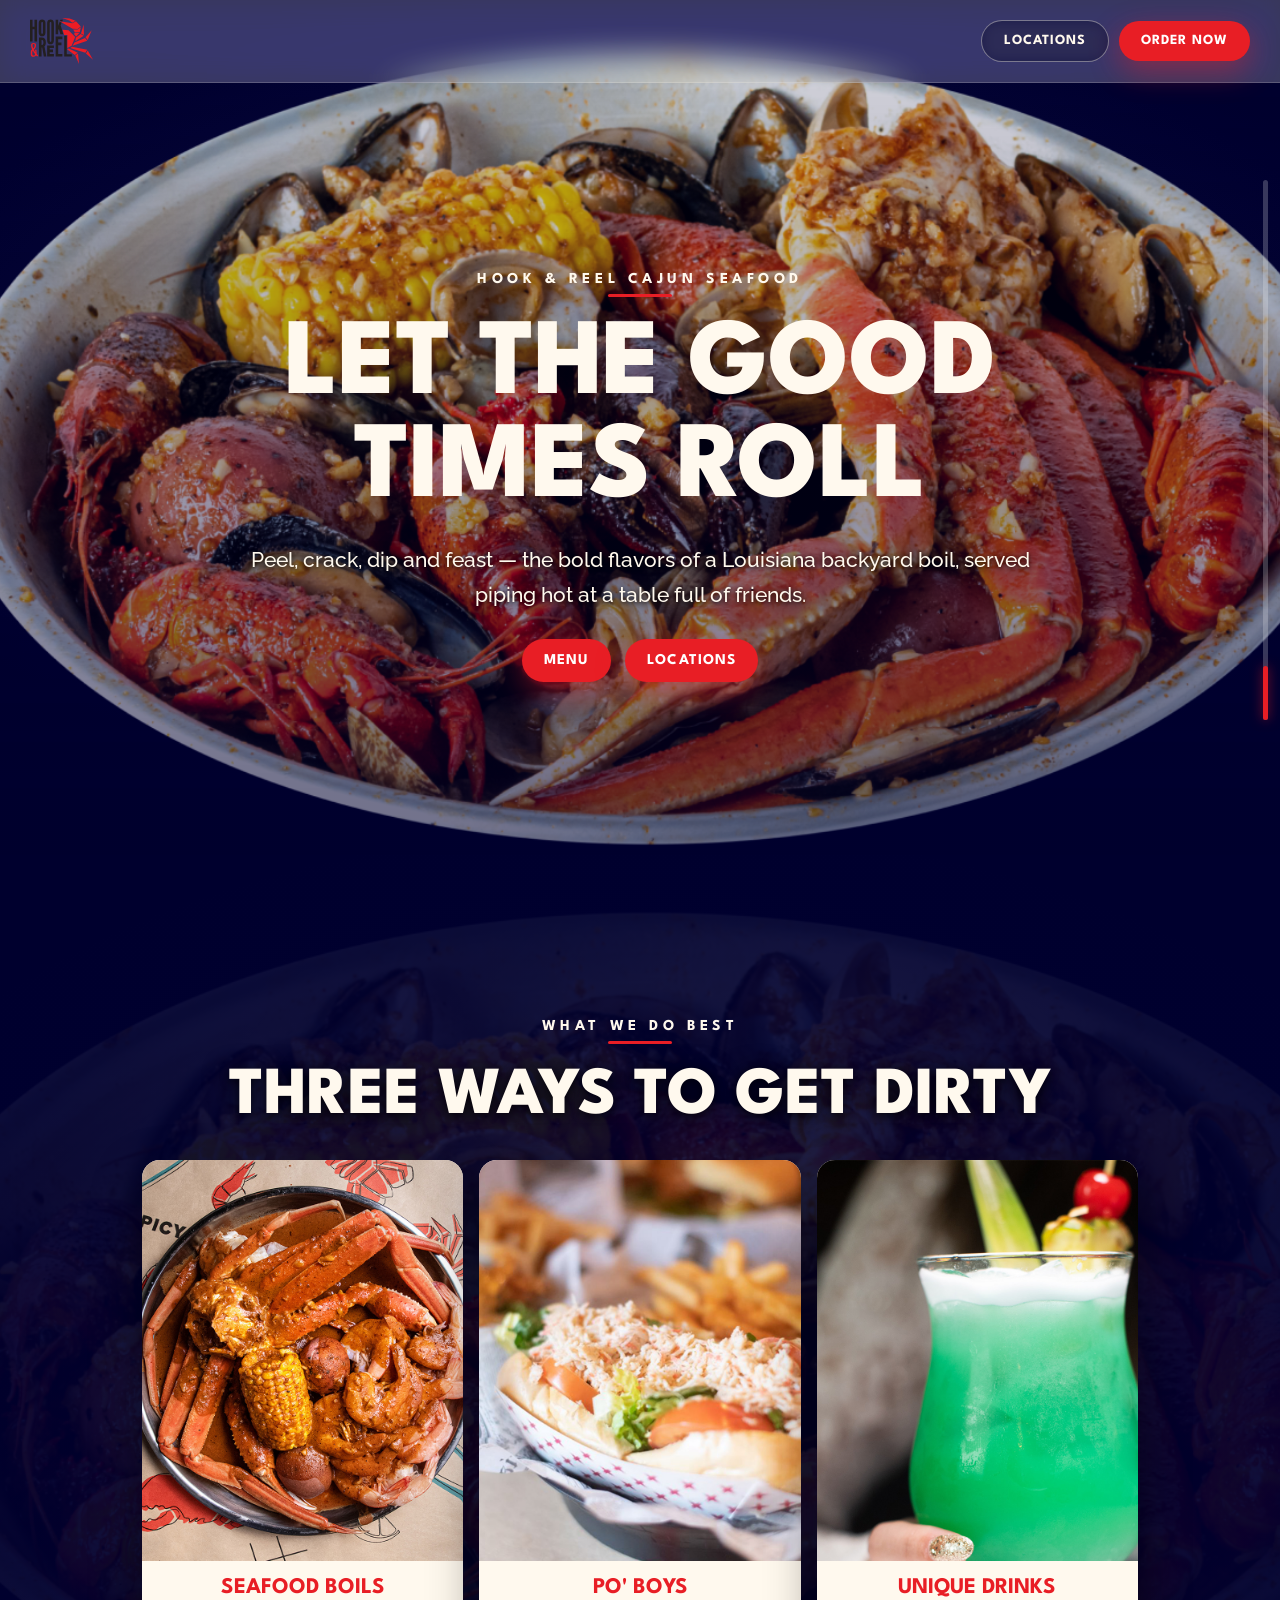
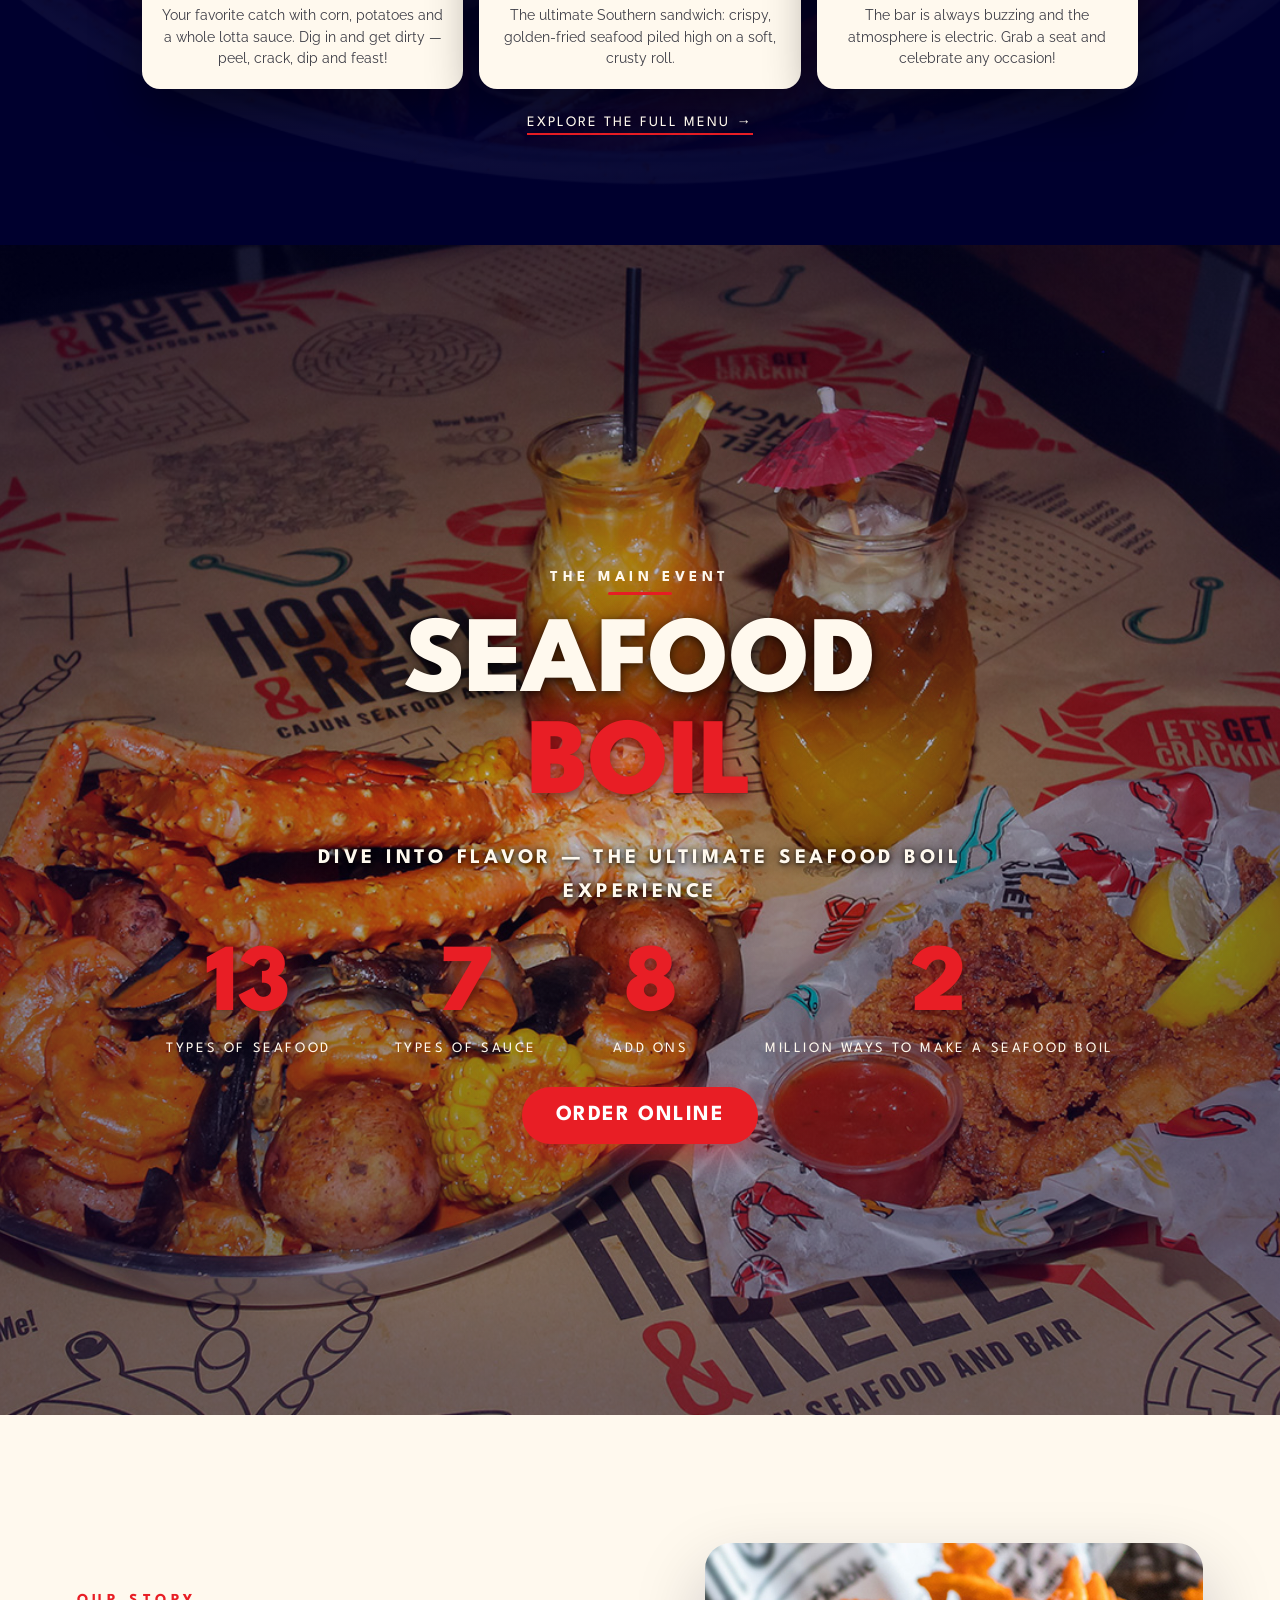
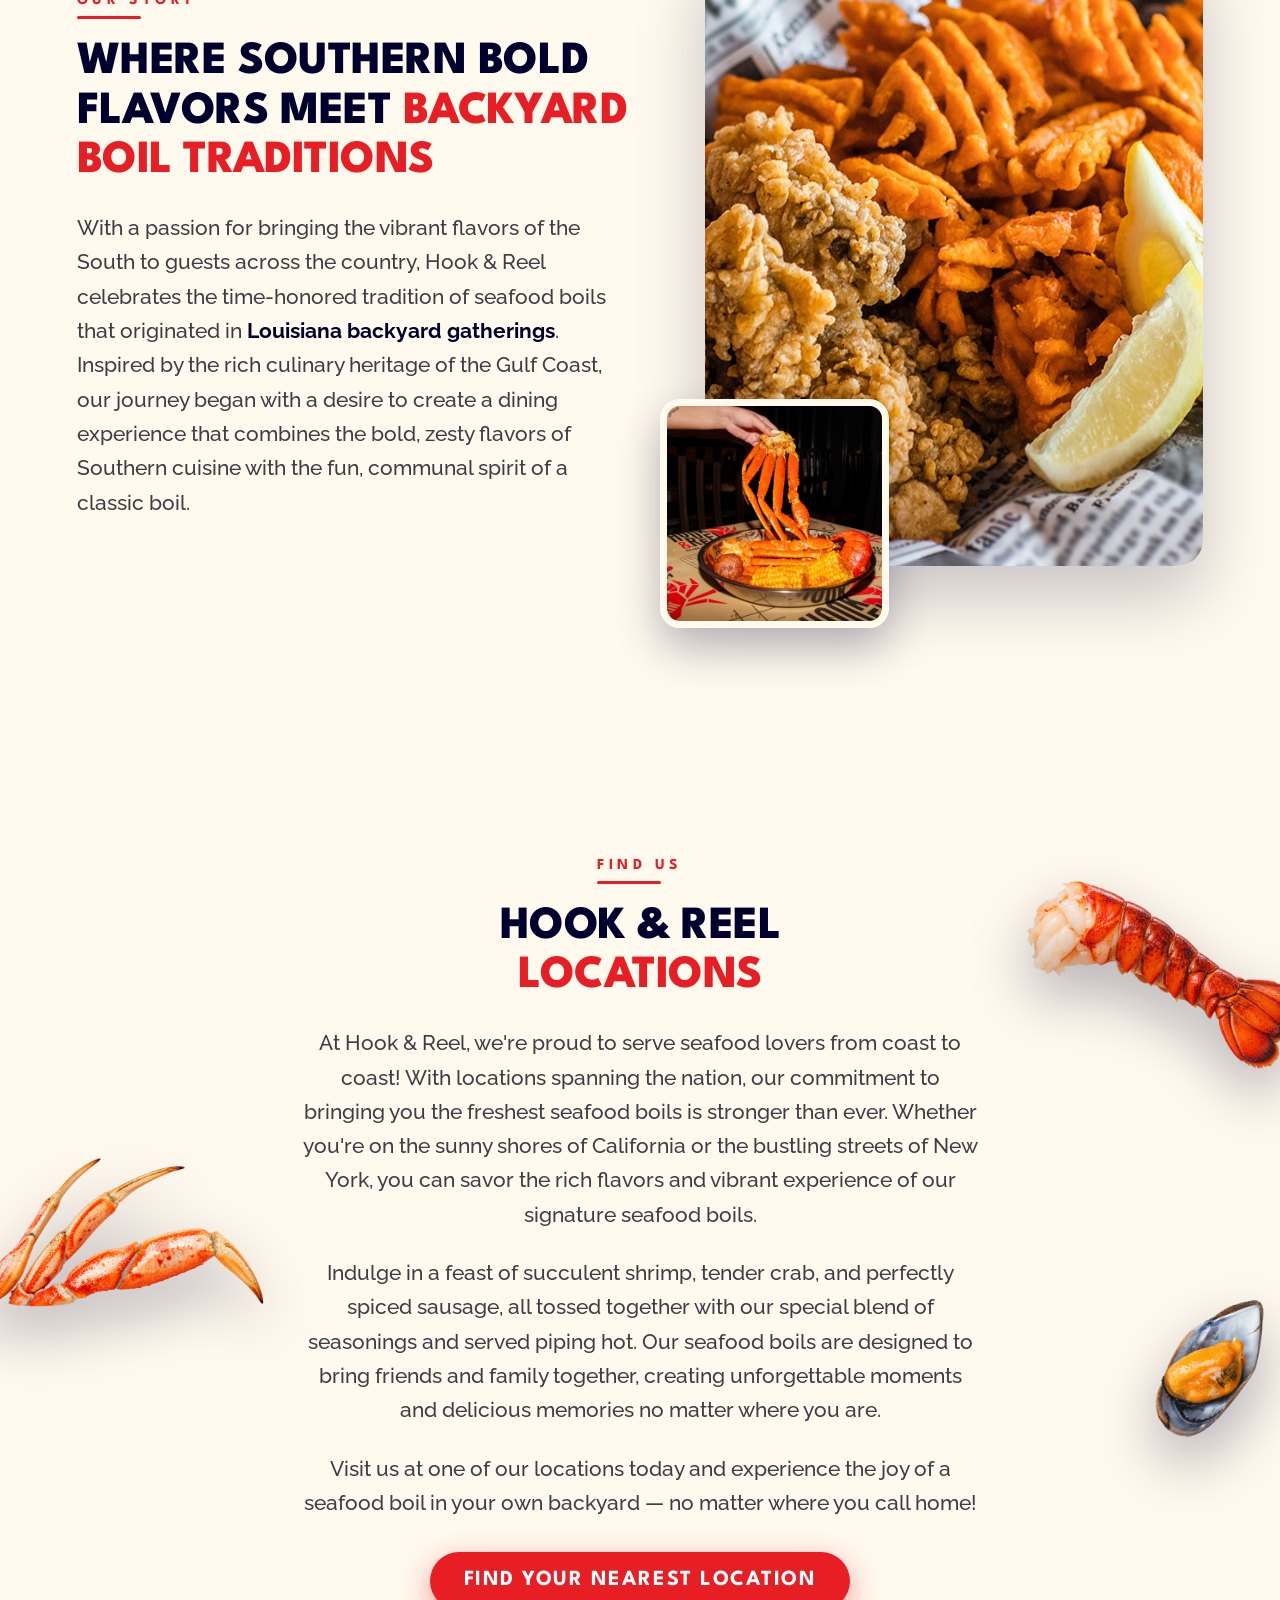
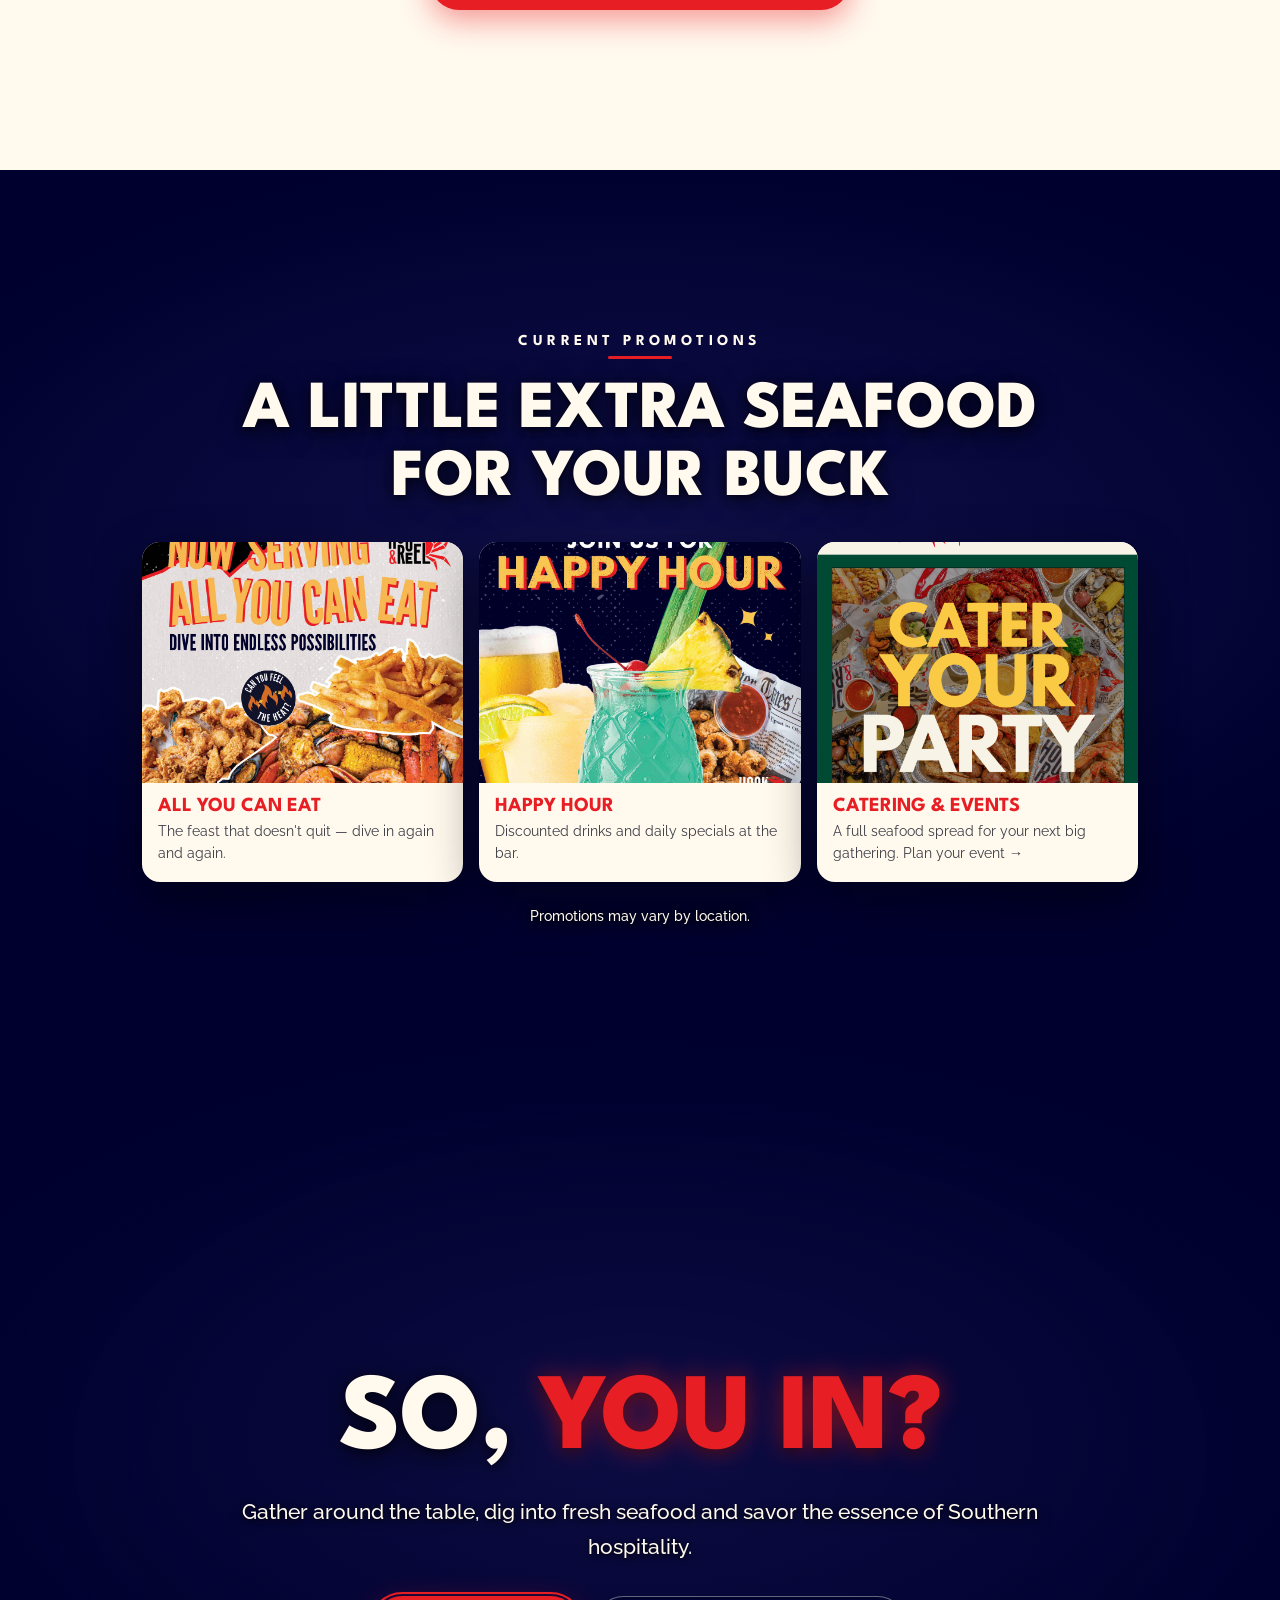
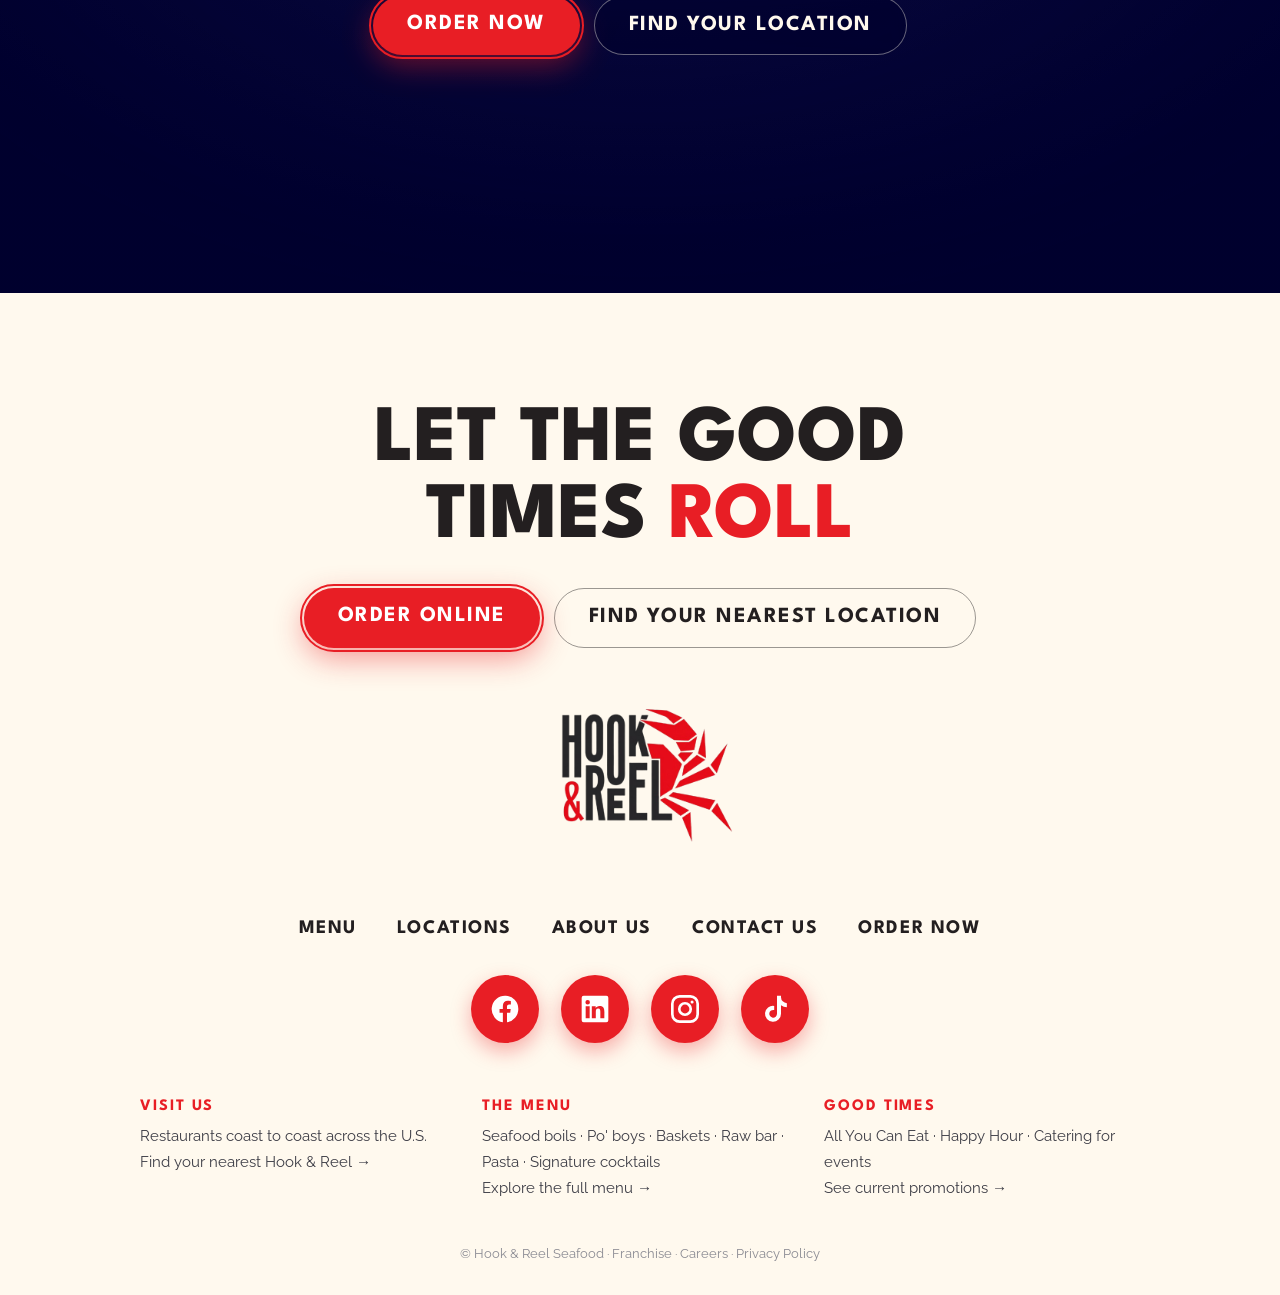
==== index.html @ 08b47ddf "Web de Hook & Reel lista para publicar" ====
<!DOCTYPE html>
<html lang="en">
<head>
<meta charset="UTF-8">
<meta name="viewport" content="width=device-width, initial-scale=1.0">
<title>Hook &amp; Reel — Cajun Seafood Boils | Let the Good Times Roll</title>
<meta name="description" content="Cajun seafood boils born in Louisiana backyard tradition. Pick your catch, pick your sauce, pick your heat. Hook & Reel — coast to coast.">
<link rel="preconnect" href="https://fonts.googleapis.com">
<link rel="preconnect" href="https://fonts.gstatic.com" crossorigin>
<link href="https://fonts.googleapis.com/css2?family=League+Spartan:wght@600;700;800&family=Raleway:wght@400;500;600;700&display=swap" rel="stylesheet">
<link rel="stylesheet" href="motion.css">
<style>
  :root{
    --mk-primario:#E81E25; --mk-secundario:#00002E; --mk-fondo:#FFF9EE; --mk-texto:#231F20;
    --rojo:#E81E25; --noche:#00002E; --crema:#FFF9EE; --tinta:#231F20;
  }
  *{ box-sizing:border-box; }
  html{ scroll-behavior:auto; overflow-x:hidden; }
  body{ margin:0; background:var(--noche); color:var(--crema); font-family:'Raleway',Helvetica,Arial,sans-serif; overflow-x:hidden; }
  h1,h2,h3{ font-family:'League Spartan',Helvetica,Arial,sans-serif; margin:0; }
  p{ margin:0; }
  a{ color:inherit; }
  img{ display:block; }

  /* ---------- barra fija: cristal (glassmorphism), lineal y compacta ---------- */
  .topbar{ position:fixed; top:0; left:0; right:0; z-index:9000; display:flex; align-items:center; justify-content:space-between; gap:12px; padding:18px 30px; background:rgba(255,249,238,.22); backdrop-filter:blur(14px) saturate(160%); -webkit-backdrop-filter:blur(14px) saturate(160%); border-bottom:1px solid rgba(255,249,238,.18); transition:background .45s ease, border-color .45s ease; }
  .topbar.mk-hide{ background:rgba(255,249,238,.03); border-bottom-color:transparent; }
  .logo-chip{ display:flex; align-items:center; text-decoration:none; }
  .logo-chip img{ height:46px; width:auto; }
  .top-actions{ display:flex; gap:10px; align-items:center; }
  .btn{ font-family:'League Spartan',sans-serif; font-weight:700; text-transform:uppercase; letter-spacing:.07em; font-size:15px; line-height:1; padding:14px 22px; border-radius:999px; text-decoration:none; display:inline-block; transition:transform .25s cubic-bezier(.22,1,.36,1), box-shadow .25s; }
  .btn:hover{ transform:translateY(-2px); }
  .btn-rojo{ background:var(--rojo); color:#fff; box-shadow:0 10px 30px rgba(232,30,37,.45); }
  .btn-ghost{ background:rgba(0,0,46,.55); color:var(--crema); border:1px solid rgba(255,249,238,.4); backdrop-filter:blur(8px); }
  .topbar .btn{ padding:13px 22px; font-size:14px; }
  @media (max-width:560px){ .btn{ font-size:13px; padding:12px 16px; } .topbar .btn-ghost{ display:none; } }

  /* ---------- el lienzo de la película ---------- */
  .mk-film-stage{ background:radial-gradient(ellipse 90% 65% at 50% 44%, #10104a 0%, var(--noche) 72%); }
  .shot-inner{ position:relative; max-width:1150px; width:100%; min-width:0; padding:90px 6vw 40px; text-align:center; }
  .mk-marquee{ max-width:100vw; }

  /* sección normal: no va clavada a pantalla completa, así su contenido
     (p.ej. tarjetas grandes) se ve siempre entero, sin recortes */
  .mk-normal-section{ position:relative; overflow:hidden; min-height:60vh; display:grid; place-items:center; background:radial-gradient(ellipse 90% 65% at 50% 44%, #10104a 0%, var(--noche) 72%); padding:70px 0; }

  /* capas dentro de un zshot */
  .zbg{ position:absolute; inset:0; overflow:hidden; }
  .zbg img{ width:100%; height:100%; object-fit:cover; }
  .zbg video{ width:100%; height:100%; object-fit:cover; transform:translateZ(0); backface-visibility:hidden; }
  .scrim{ position:absolute; inset:0; background:
      radial-gradient(ellipse 75% 60% at 50% 46%, rgba(0,0,46,.05) 0%, rgba(0,0,46,.45) 88%),
      linear-gradient(rgba(0,0,46,.12), rgba(0,0,46,.12)); }
  /* fondos de ambiente (escenas sin foto protagonista): textura viva muy oscura */
  .scrim-fuerte{ background:
      radial-gradient(ellipse 80% 65% at 50% 46%, rgba(0,0,46,.62) 0%, rgba(0,0,46,.95) 88%),
      linear-gradient(rgba(0,0,46,.55), rgba(0,0,46,.55)); }

  /* fotos vivas: zoom lento continuo, como el vídeo de su hero */
  .zbg img{ animation:mkVivo 16s ease-in-out infinite alternate; }
  @keyframes mkVivo{ from{ transform:scale(1.03) translate(0,0); } to{ transform:scale(1.15) translate(-1.5%,1.2%); } }

  /* CTA final: carrusel de 3 fotos con transición cruzada */
  .mk-slideshow{ position:absolute; inset:0; }
  .mk-slideshow img{ position:absolute; inset:0; width:100%; height:100%; object-fit:cover; opacity:0; animation:mkSlideFade 15s ease-in-out infinite, mkVivo 18s ease-in-out infinite alternate; }
  .mk-slideshow img:nth-child(1){ animation-delay:0s, 0s; }
  .mk-slideshow img:nth-child(2){ animation-delay:5s, 0s; }
  .mk-slideshow img:nth-child(3){ animation-delay:10s, 0s; }
  @keyframes mkSlideFade{
    0%{ opacity:0; } 4%{ opacity:1; } 29%{ opacity:1; } 36%{ opacity:0; } 100%{ opacity:0; }
  }

  /* el contenido sube pegado al scroll al entrar cada escena (conexión entre planos) */
  .shot-inner .mk-zdepth{ transform:translateZ(var(--z,0px)) translateY(calc(var(--f,0) * -42px)); }

  /* ritmo más ágil: cada escena dura menos scroll → secciones más conectadas */
  .mk-film{ height:calc(var(--mk-shots,8) * 95vh) !important; }

  /* tipografía de la película */
  .kicker{ display:inline-block; font-family:'League Spartan',sans-serif; font-weight:700; text-transform:uppercase; letter-spacing:.3em; font-size:clamp(.7rem,1.6vw,.95rem); color:var(--crema); margin-bottom:1.2rem; }
  .kicker::after{ content:""; display:block; height:3px; width:64px; background:var(--rojo); margin:.55em auto 0; border-radius:2px; }
  .h-giant{ font-size:clamp(2.3rem,8.5vw,6.8rem); font-weight:800; line-height:.94; text-transform:uppercase; letter-spacing:-.01em; text-shadow:0 6px 34px rgba(0,0,0,.6), 0 2px 10px rgba(0,0,0,.65); }
  .h-big{ font-size:clamp(1.9rem,5.6vw,4.2rem); font-weight:800; line-height:1; text-transform:uppercase; text-shadow:0 5px 26px rgba(0,0,0,.6), 0 2px 8px rgba(0,0,0,.6); }
  .accent{ color:var(--rojo); text-shadow:0 0 26px rgba(232,30,37,.55), 0 3px 12px rgba(0,0,0,.6); }
  .lead{ font-size:clamp(1rem,2.1vw,1.3rem); line-height:1.65; font-weight:500; max-width:62ch; margin:1.4rem auto 0; color:var(--crema); text-shadow:0 2px 14px rgba(0,0,0,.75), 0 1px 4px rgba(0,0,0,.8); }
  .lead b{ font-weight:700; }
  .lead-caps{ font-family:'League Spartan'; text-transform:uppercase; letter-spacing:.18em; font-weight:700; }

  /* chips de menú */
  .chips{ display:flex; flex-wrap:wrap; gap:9px; justify-content:center; margin-top:1.5rem; }
  .chip{ background:rgba(255,249,238,.1); border:1px solid rgba(255,249,238,.38); color:var(--crema); border-radius:999px; padding:.52em 1.05em; font-weight:600; font-size:clamp(.78rem,1.7vw,.98rem); backdrop-filter:blur(5px); text-shadow:0 1px 6px rgba(0,0,0,.5); }
  .chip-rojo{ background:var(--rojo); border-color:var(--rojo); color:#fff; }

  /* pasos del boil */
  .steps{ display:flex; gap:14px; justify-content:center; flex-wrap:wrap; margin-top:1.6rem; }
  .step{ background:rgba(255,249,238,.08); border:1px solid rgba(255,249,238,.25); border-radius:16px; padding:14px 18px; display:flex; align-items:center; gap:12px; backdrop-filter:blur(5px); }
  .step img{ width:44px; height:44px; object-fit:contain; }
  .step b{ font-family:'League Spartan'; text-transform:uppercase; font-size:.95rem; letter-spacing:.04em; display:block; }
  .step span{ font-size:.8rem; opacity:.85; }

  /* stats reales del menú */
  .stats{ display:flex; gap:clamp(18px,5vw,64px); justify-content:center; flex-wrap:wrap; margin-top:1.8rem; }
  .stat{ min-width:100px; }
  .stat b{ font-family:'League Spartan'; font-weight:800; font-size:clamp(2.6rem,9vw,6rem); line-height:1; color:var(--rojo); display:block; text-shadow:0 0 34px rgba(232,30,37,.5), 0 4px 14px rgba(0,0,0,.55); }
  .stat span{ font-family:'League Spartan'; text-transform:uppercase; letter-spacing:.18em; font-size:clamp(.7rem,1.5vw,.9rem); color:var(--crema); display:block; margin-top:.5em; }

  /* tarjetas (pilares y promos) */
  .card-grid{ display:grid; grid-template-columns:repeat(3,1fr); gap:16px; margin-top:1.8rem; }
  .card{ background:var(--crema); color:var(--tinta); border-radius:18px; overflow:hidden; box-shadow:0 18px 50px rgba(0,0,0,.45); display:block; text-decoration:none; transition:transform .3s cubic-bezier(.22,1,.36,1); }
  .card:hover{ transform:translateY(-5px); }
  .card img{ width:100%; aspect-ratio:4/3; object-fit:cover; }
  .card .c-body{ padding:14px 16px 18px; text-align:left; }
  .card h3{ font-size:clamp(.95rem,2vw,1.25rem); text-transform:uppercase; color:var(--rojo); }
  .card p{ font-size:clamp(.74rem,1.5vw,.9rem); line-height:1.5; margin-top:.4em; color:#3d3d46; }
  /* pilares: tarjetas más altas, centradas */
  .pilares .card img{ aspect-ratio:4/5; }
  .pilares .card .c-body{ text-align:center; padding:16px 16px 20px; }
  .pilares .card h3{ font-size:clamp(1rem,2.2vw,1.4rem); }
  @media (max-width:700px){
    .card-grid{ gap:9px; }
    .card .c-body{ padding:9px 10px 12px; }
    .card p{ display:none; }
    .pilares .card img{ aspect-ratio:1; }
  }

  /* ---------- OUR STORY: sección clara, dos columnas ---------- */
  .mk-story{ background:var(--crema); padding:clamp(70px,10vw,140px) 6vw; }
  .mk-story-grid{ max-width:1280px; margin:0 auto; display:grid; grid-template-columns:1.05fr .95fr; gap:clamp(40px,6vw,90px); align-items:center; }
  .kicker-claro{ color:var(--rojo); }
  .kicker-claro::after{ margin-left:0; }
  .h-story{ font-family:'League Spartan',sans-serif; font-weight:800; text-transform:uppercase; letter-spacing:-.01em; font-size:clamp(2rem,3.6vw,3.4rem); line-height:1.08; text-align:left; color:var(--noche); text-shadow:none; }
  .h-story .accent{ text-shadow:none; }
  .lead-claro{ text-align:left; margin:1.5rem 0 0; max-width:52ch; color:#3d3d46; text-shadow:none; }
  .lead-claro b{ color:var(--noche); }
  .mk-story-visual{ position:relative; }
  .mk-story-photo-main{ border-radius:26px; overflow:hidden; aspect-ratio:4/5; box-shadow:0 30px 70px rgba(0,0,46,.22); }
  .mk-story-photo-main img{ width:100%; height:100%; object-fit:cover; }
  .mk-story-photo-accent{ position:absolute; left:-9%; bottom:-10%; width:46%; aspect-ratio:1; border-radius:20px; overflow:hidden; border:7px solid var(--crema); box-shadow:0 20px 45px rgba(0,0,46,.28); }
  .mk-story-photo-accent img{ width:100%; height:100%; object-fit:cover; }
  @media (max-width:820px){
    .mk-story-grid{ grid-template-columns:1fr; }
    .mk-story-text{ order:2; }
    .mk-story-visual{ order:1; margin:0 8% clamp(50px,14vw,90px); }
    .h-story, .lead-claro{ text-align:center; margin-left:auto; margin-right:auto; }
    .kicker-claro{ display:block; text-align:center; }
    .kicker-claro::after{ margin-left:auto; margin-right:auto; }
  }

  /* ---------- LOCATIONS: fondo claro, centrado, con platos alrededor ---------- */
  .mk-locations{ position:relative; overflow:hidden; background:var(--crema); padding:clamp(90px,14vw,160px) 6vw; }
  .mk-locations-content{ position:relative; z-index:1; max-width:720px; margin:0 auto; text-align:center; }
  .h-story-centro{ text-align:center; }
  .lead-centro{ text-align:center; margin-left:auto; margin-right:auto; }
  .mk-locations-content .cta-row{ justify-content:center; }
  .mk-locations-dish{ position:absolute; z-index:0; top:50%; width:clamp(240px,24vw,420px); aspect-ratio:3/2; opacity:0; transition:opacity 1.4s ease, transform 1.4s cubic-bezier(.16,1,.3,1); }
  .mk-locations-dish.izq{ left:clamp(-60px,-3vw,-10px); transform:translateY(-50%) translateX(-140px) scale(.85); }
  .mk-locations-dish.der{ right:clamp(-60px,-3vw,-10px); transform:translateY(-50%) translateX(140px) scale(.85); }
  .mk-locations-dish.mk-in{ opacity:1; }
  .mk-locations-dish.izq.mk-in, .mk-locations-dish.der.mk-in{ transform:translateY(-50%) translateX(0) scale(1); }
  .mk-locations-dish img{ width:100%; height:100%; object-fit:contain; display:block; filter:drop-shadow(0 25px 30px rgba(0,0,46,.3)); }
  @media (max-width:900px){
    .mk-locations-dish{ display:none; }
  }

  /* enlace "ver más" */
  .link-mas{ display:inline-block; margin-top:1.5rem; font-family:'League Spartan'; text-transform:uppercase; letter-spacing:.14em; font-size:.9rem; color:var(--crema); text-decoration:none; border-bottom:2px solid var(--rojo); padding-bottom:3px; text-shadow:0 2px 8px rgba(0,0,0,.5); }

  /* marquee de favoritos */
  .mk-marquee{ margin-top:2rem; }
  .mk-marquee-track span{ font-family:'League Spartan'; font-weight:800; text-transform:uppercase; font-size:clamp(1.6rem,5vw,3.4rem); color:var(--crema); text-shadow:0 4px 22px rgba(0,0,0,.55); }
  .mk-marquee-track i{ font-style:normal; color:var(--rojo); font-size:clamp(1.6rem,5vw,3.4rem); }

  /* statement dentro de un dive */
  .statement{ font-family:'League Spartan'; font-weight:800; text-transform:uppercase; font-size:clamp(2.2rem,7.5vw,5.6rem); line-height:.98; text-shadow:0 6px 30px rgba(0,0,0,.65), 0 2px 10px rgba(0,0,0,.7); }

  /* scroll hint */
  .scroll-hint{ position:absolute; left:50%; bottom:26px; transform:translateX(-50%); font-family:'League Spartan'; text-transform:uppercase; letter-spacing:.26em; font-size:.72rem; color:var(--crema); opacity:.85; animation:mkBob 1.8s ease-in-out infinite; text-shadow:0 1px 8px rgba(0,0,0,.6); }
  @keyframes mkBob{ 0%,100%{ transform:translate(-50%,0); } 50%{ transform:translate(-50%,9px); } }

  /* CTAs dentro de la película */
  .cta-row{ display:flex; gap:14px; justify-content:center; flex-wrap:wrap; margin-top:2rem; }
  .btn-xl{ font-size:clamp(1rem,2.4vw,1.35rem); padding:18px 34px; }

  /* ---------- footer estático ---------- */
  .fin{ background:var(--crema); color:var(--tinta); text-align:center; padding:clamp(56px,9vw,110px) 6vw 34px; position:relative; }
  .fin h2{ font-size:clamp(2.4rem,7vw,5rem); font-weight:800; text-transform:uppercase; line-height:.96; color:var(--tinta); }
  .fin h2 .accent{ color:var(--rojo); text-shadow:none; }
  .fin .cta-row .btn-ghost{ background:transparent; color:var(--tinta); border-color:rgba(35,31,32,.45); backdrop-filter:none; }
  .fin-info{ display:grid; grid-template-columns:repeat(auto-fit,minmax(220px,1fr)); gap:26px; max-width:1000px; margin:56px auto 0; text-align:left; }
  .fin-info h3{ font-size:1rem; text-transform:uppercase; letter-spacing:.12em; color:var(--rojo); margin-bottom:.6em; }
  .fin-info p, .fin-info a{ font-size:.95rem; line-height:1.7; color:#3d3d46; text-decoration:none; }
  .fin-info a:hover{ color:var(--rojo); }
  .fin-logo{ height:clamp(140px,15vw,220px); width:auto; margin:2.8rem auto 0; display:block; }
  .fin-nav{ display:flex; gap:clamp(20px,4vw,40px); justify-content:center; flex-wrap:wrap; margin-top:2.2rem; }
  .fin-nav a{ font-family:'League Spartan'; font-weight:700; text-transform:uppercase; letter-spacing:.08em; font-size:clamp(1rem,1.6vw,1.2rem); color:var(--tinta); text-decoration:none; }
  .fin-nav a:hover{ color:var(--rojo); }
  .fin-social-icons{ display:flex; gap:22px; justify-content:center; margin-top:2.4rem; flex-wrap:wrap; }
  .fin-social-icons a{ width:68px; height:68px; border-radius:50%; background:var(--rojo); display:grid; place-items:center; box-shadow:0 8px 20px rgba(232,30,37,.35); transition:transform .25s cubic-bezier(.22,1,.36,1), box-shadow .25s; }
  .fin-social-icons a:hover{ transform:translateY(-4px); box-shadow:0 14px 28px rgba(0,0,46,.22); }
  .fin-social-icons svg{ width:32px; height:32px; }
  .fin-legal{ margin-top:44px; font-size:.8rem; color:#8a8a92; }
  .fin-legal a{ color:#8a8a92; text-decoration:none; }
  .fin-legal a:hover{ color:var(--rojo); }
  @media (prefers-reduced-motion: reduce){
    .scroll-hint{ animation:none; }
    .zbg img{ animation:none !important; }
    .shot-inner .mk-zdepth{ transform:none !important; }
    .mk-film{ height:auto !important; }
    /* el carrusel del cierre es un fundido suave, no un efecto brusco:
       se mantiene animado también con "reducir movimiento" activado */
    .mk-slideshow img{ animation:mkSlideFade 15s ease-in-out infinite !important; }
    .mk-slideshow img:nth-child(1){ animation-delay:0s !important; }
    .mk-slideshow img:nth-child(2){ animation-delay:5s !important; }
    .mk-slideshow img:nth-child(3){ animation-delay:10s !important; }
    /* las fotos que se deslizan en Locations: mismo caso, se mantienen animadas */
    .mk-locations-dish{ opacity:0 !important; transition:opacity 1.4s ease, transform 1.4s cubic-bezier(.16,1,.3,1) !important; }
    .mk-locations-dish.izq{ transform:translateY(-50%) translateX(-140px) scale(.85) !important; }
    .mk-locations-dish.der{ transform:translateY(-50%) translateX(140px) scale(.85) !important; }
    .mk-locations-dish.mk-in{ opacity:1 !important; }
    .mk-locations-dish.izq.mk-in, .mk-locations-dish.der.mk-in{ transform:translateY(-50%) translateX(0) scale(1) !important; }
  }
</style>
</head>
<body>

  <!-- Cortina de entrada con el logo del cliente -->
  <div class="mk-intro"><img src="logo.svg" alt="Hook &amp; Reel"></div>

  <!-- Barra fija: vive FUERA de la película, siempre alcanzable -->
  <header class="topbar">
    <a class="logo-chip" href="https://hookreel.com" aria-label="Hook &amp; Reel — home">
      <img src="logo.svg" alt="Hook &amp; Reel">
    </a>
    <nav class="top-actions">
      <a class="btn btn-ghost" href="https://hookreel.com/locations/" target="_blank" rel="noopener">Locations</a>
      <a class="btn btn-rojo" href="https://order.online/online-ordering/business/-198166/?hideModal=true&amp;pickup=true" target="_blank" rel="noopener">Order Now</a>
    </nav>
  </header>

  <!-- ============ LA PELÍCULA · parte 1: solo el hero ============ -->
  <div class="mk-film" data-mk-scrolly data-mk-shots="1" style="--mk-nshots:1">
    <div class="mk-film-stage mk-tunnel">

      <!-- 0 · HERO: claim + Menu/Locations (como la original) -->
      <div class="mk-zshot" style="--zi:0">
        <div class="mk-zdepth zbg" style="--z:0px">
          <video class="mk-zfog" src="video-hero.mp4" poster="fotos/feast.png" autoplay muted loop playsinline preload="auto" aria-label="Guests enjoying a cajun seafood feast at Hook &amp; Reel"></video>
          <div class="scrim" style="background:linear-gradient(rgba(0,0,46,.15), rgba(0,0,46,.55) 88%);"></div>
        </div>
        <div class="shot-inner">
          <div class="mk-zdepth" style="--z:80px">
            <span class="kicker">Hook &amp; Reel Cajun Seafood</span>
            <h1 class="h-giant mk-split" style="text-shadow:none;">Let the Good Times Roll</h1>
            <p class="lead">Peel, crack, dip and feast — the bold flavors of a Louisiana
            backyard boil, served piping hot at a table full of friends.</p>
            <div class="cta-row" style="margin-top:1.7rem;">
              <a class="btn btn-rojo" href="https://hookreel.com/menu/" target="_blank" rel="noopener">Menu</a>
              <a class="btn btn-rojo" href="https://hookreel.com/locations/" target="_blank" rel="noopener">Locations</a>
            </div>
          </div>
        </div>
        <p class="scroll-hint">Scroll to dive in ↓</p>
      </div>

    </div>
  </div>

  <!-- LOS TRES PILARES: sección normal (no clavada a pantalla) para que las
       tarjetas se vean a tamaño completo, sin recortes, aunque no quepan en 100vh -->
  <section class="mk-normal-section">
    <div class="zbg">
      <img src="fotos/feast.png" alt="">
      <div class="scrim scrim-fuerte"></div>
    </div>
    <div class="shot-inner">
      <span class="kicker mk-reveal">What We Do Best</span>
      <h2 class="h-big mk-reveal">Three ways to get dirty</h2>
      <div class="card-grid pilares mk-reveal">
        <a class="card" href="https://hookreel.com/menu/" target="_blank" rel="noopener">
          <img src="fotos/boils-01.jpg" alt="Cajun seafood boil with crab, shrimp, corn and sausage">
          <div class="c-body"><h3>Seafood Boils</h3><p>Your favorite catch with corn, potatoes and a whole lotta sauce. Dig in and get dirty — peel, crack, dip and feast!</p></div>
        </a>
        <a class="card" href="https://hookreel.com/menu/" target="_blank" rel="noopener">
          <img src="fotos/po-boys-02.jpg" alt="Po' boy loaded with crispy fried seafood">
          <div class="c-body"><h3>Po' Boys</h3><p>The ultimate Southern sandwich: crispy, golden-fried seafood piled high on a soft, crusty roll.</p></div>
        </a>
        <a class="card" href="https://hookreel.com/menu/" target="_blank" rel="noopener">
          <img src="fotos/drinks-01.jpg" alt="Signature drinks at the Hook &amp; Reel bar">
          <div class="c-body"><h3>Unique Drinks</h3><p>The bar is always buzzing and the atmosphere is electric. Grab a seat and celebrate any occasion!</p></div>
        </a>
      </div>
      <a class="link-mas mk-reveal" href="https://hookreel.com/menu/" target="_blank" rel="noopener">Explore the full menu →</a>
    </div>
  </section>

  <!-- SEAFOOD BOIL: sección normal (no clavada a pantalla) y más alta, para
       que se recorra más al hacer scroll aquí -->
  <section class="mk-normal-section" style="min-height:130vh;">
    <div class="zbg">
      <img src="fotos/boils-03.jpg" alt="The ultimate seafood boil experience">
      <div class="scrim"></div>
    </div>
    <div class="shot-inner">
      <span class="kicker mk-reveal">The Main Event</span>
      <h2 class="h-giant mk-reveal">Seafood<br><span class="accent">Boil</span></h2>
      <p class="lead lead-caps mk-reveal">Dive into Flavor — the Ultimate Seafood Boil Experience</p>
      <div class="stats mk-reveal">
        <div class="stat"><b>13</b><span>Types of Seafood</span></div>
        <div class="stat"><b>7</b><span>Types of Sauce</span></div>
        <div class="stat"><b>8</b><span>Add Ons</span></div>
        <div class="stat"><b>2</b><span>Million Ways to Make a Seafood Boil</span></div>
      </div>
      <div class="cta-row mk-reveal">
        <a class="btn btn-rojo btn-xl" href="https://order.online/online-ordering/business/-198166/?hideModal=true&amp;pickup=true" target="_blank" rel="noopener">Order Online</a>
      </div>
    </div>
  </section>

  <!-- OUR STORY: fondo claro, dos columnas (texto + fotos reales), con el
       texto real completo de hookreel.com -->
  <section class="mk-story">
    <div class="mk-story-grid">
      <div class="mk-story-text mk-reveal">
        <span class="kicker kicker-claro">Our Story</span>
        <h2 class="h-story">Where Southern Bold Flavors Meet <span class="accent">Backyard Boil Traditions</span></h2>
        <p class="lead lead-claro">With a passion for bringing the vibrant flavors of the South
        to guests across the country, Hook &amp; Reel celebrates the time-honored tradition of
        seafood boils that originated in <b>Louisiana backyard gatherings</b>. Inspired by the
        rich culinary heritage of the Gulf Coast, our journey began with a desire to create a
        dining experience that combines the bold, zesty flavors of Southern cuisine with the
        fun, communal spirit of a classic boil.</p>
      </div>
      <div class="mk-story-visual mk-reveal" style="transition-delay:.15s;">
        <div class="mk-story-photo-main"><img src="fotos/baskets-01.jpg" alt="A table full of seafood baskets to share"></div>
        <div class="mk-story-photo-accent"><img src="fotos/boils-02.jpg" alt="Seafood boil shared around the table"></div>
      </div>
    </div>
  </section>

  <!-- HOOK & REEL LOCATIONS: sección normal (no clavada a pantalla), con el
       texto real completo de hookreel.com -->
  <section class="mk-locations">
    <div class="mk-locations-dish izq mk-reveal" style="top:50%;"><img src="fotos/imagen2.png" alt="Crab legs"></div>
    <div class="mk-locations-dish der mk-reveal" style="top:26%; transition-delay:.2s;"><img src="fotos/imagen1.png" alt="Lobster tail"></div>
    <div class="mk-locations-dish der mk-reveal" style="top:64%; right:clamp(0px,1vw,20px); width:clamp(180px,16vw,270px); aspect-ratio:1; transition-delay:.4s;"><img src="fotos/imagen3.png" alt="Fresh mussel"></div>
    <div class="mk-locations-content mk-reveal">
      <span class="kicker kicker-claro">Find Us</span>
      <h2 class="h-story h-story-centro">Hook &amp; Reel<br><span class="accent">Locations</span></h2>
      <p class="lead lead-claro lead-centro">At Hook &amp; Reel, we're proud to serve seafood lovers from coast to
      coast! With locations spanning the nation, our commitment to bringing you the freshest
      seafood boils is stronger than ever. Whether you're on the sunny shores of California or
      the bustling streets of New York, you can savor the rich flavors and vibrant experience
      of our signature seafood boils.</p>
      <p class="lead lead-claro lead-centro">Indulge in a feast of succulent shrimp, tender crab, and perfectly spiced
      sausage, all tossed together with our special blend of seasonings and served piping hot.
      Our seafood boils are designed to bring friends and family together, creating unforgettable
      moments and delicious memories no matter where you are.</p>
      <p class="lead lead-claro lead-centro">Visit us at one of our locations today and experience the joy of a
      seafood boil in your own backyard — no matter where you call home!</p>
      <div class="cta-row">
        <a class="btn btn-rojo btn-xl" href="https://hookreel.com/locations/" target="_blank" rel="noopener">Find Your Nearest Location</a>
      </div>
    </div>
  </section>

  <!-- PROMOCIONES: sección normal (no clavada a pantalla) para que las
       3 tarjetas se vean a tamaño completo, sin recortes -->
  <section class="mk-normal-section">
    <div class="shot-inner">
      <span class="kicker mk-reveal">Current Promotions</span>
      <h2 class="h-big mk-reveal">A little extra seafood<br>for your buck</h2>
      <div class="card-grid mk-reveal">
        <a class="card" href="https://hookreel.com/promotions/" target="_blank" rel="noopener">
          <img src="fotos/ayce.jpg" alt="All You Can Eat seafood weekend special">
          <div class="c-body"><h3>All You Can Eat</h3><p>The feast that doesn't quit — dive in again and again.</p></div>
        </a>
        <a class="card" href="https://hookreel.com/promotions/" target="_blank" rel="noopener">
          <img src="fotos/happy-hour.jpg" alt="Happy Hour daily specials">
          <div class="c-body"><h3>Happy Hour</h3><p>Discounted drinks and daily specials at the bar.</p></div>
        </a>
        <a class="card" href="https://hookreel.com/promotions/" target="_blank" rel="noopener">
          <img src="fotos/catering.jpg" alt="Hook &amp; Reel catering for events">
          <div class="c-body"><h3>Catering &amp; Events</h3><p>A full seafood spread for your next big gathering. Plan your event →</p></div>
        </a>
      </div>
      <p class="lead mk-reveal" style="font-size:.9rem;">Promotions may vary by location.</p>
    </div>
  </section>

  <!-- ============ LA PELÍCULA · parte 3: el cierre ============ -->
  <div class="mk-film" data-mk-scrolly data-mk-shots="1" style="--mk-nshots:1">
    <div class="mk-film-stage mk-tunnel">

      <!-- 14 · CTA FINAL: pedir o encontrar (el cierre que vende) -->
      <div class="mk-zshot" style="--zi:0">
        <div class="mk-zdepth zbg" style="--z:-200px">
          <div class="mk-slideshow">
            <img src="fotos/in1.png" alt="Guests enjoying the dining room at Hook &amp; Reel">
            <img src="fotos/in2.png" alt="Guests dining at Hook &amp; Reel">
            <img src="fotos/in3.png" alt="The bar at Hook &amp; Reel">
          </div>
          <div class="scrim"></div>
        </div>
        <div class="shot-inner">
          <div class="mk-zdepth" style="--z:60px">
            <h2 class="h-giant">So, <span class="accent">you in?</span></h2>
            <p class="lead">Gather around the table, dig into fresh seafood and savor the
            essence of Southern hospitality.</p>
            <div class="cta-row">
              <a class="btn btn-rojo btn-xl mk-pulse" href="https://order.online/online-ordering/business/-198166/?hideModal=true&amp;pickup=true" target="_blank" rel="noopener">Order Now</a>
              <a class="btn btn-ghost btn-xl" href="https://hookreel.com/locations/" target="_blank" rel="noopener">Find Your Location</a>
            </div>
          </div>
        </div>
      </div>

    </div>
  </div>

  <!-- ============ Footer estático: la conversión no se anima ============ -->
  <footer class="fin">
    <h2>Let the good<br>times <span class="accent">roll</span></h2>
    <div class="cta-row">
      <a class="btn btn-rojo btn-xl mk-pulse" href="https://order.online/online-ordering/business/-198166/?hideModal=true&amp;pickup=true" target="_blank" rel="noopener">Order Online</a>
      <a class="btn btn-ghost btn-xl" href="https://hookreel.com/locations/" target="_blank" rel="noopener">Find Your Nearest Location</a>
    </div>

    <img class="fin-logo" src="logo.png" alt="Hook &amp; Reel">

    <nav class="fin-nav">
      <a href="https://hookreel.com/menu/" target="_blank" rel="noopener">Menu</a>
      <a href="https://hookreel.com/locations/" target="_blank" rel="noopener">Locations</a>
      <a href="https://hookreel.com/about/" target="_blank" rel="noopener">About Us</a>
      <a href="https://hookreel.com/contact/" target="_blank" rel="noopener">Contact Us</a>
      <a href="https://order.online/online-ordering/business/-198166/?hideModal=true&amp;pickup=true" target="_blank" rel="noopener">Order Now</a>
    </nav>

    <div class="fin-social-icons">
      <a href="https://www.facebook.com/hookandreelcajunseafood/" target="_blank" rel="noopener" aria-label="Facebook">
        <svg viewBox="0 0 24 24" fill="#fff"><path d="M22 12a10 10 0 1 0-11.6 9.9v-7H7.9V12h2.5V9.8c0-2.5 1.5-3.9 3.8-3.9 1.1 0 2.2.2 2.2.2v2.5h-1.3c-1.2 0-1.6.8-1.6 1.6V12h2.8l-.4 2.9h-2.4v7A10 10 0 0 0 22 12z"/></svg>
      </a>
      <a href="https://www.linkedin.com/company/hook-reel-inc/" target="_blank" rel="noopener" aria-label="LinkedIn">
        <svg viewBox="0 0 24 24" fill="#fff"><path d="M20.5 2h-17A1.5 1.5 0 0 0 2 3.5v17A1.5 1.5 0 0 0 3.5 22h17a1.5 1.5 0 0 0 1.5-1.5v-17A1.5 1.5 0 0 0 20.5 2zM8 19H5v-9h3zM6.5 8.7A1.7 1.7 0 1 1 6.5 5.3a1.7 1.7 0 0 1 0 3.4zM19 19h-3v-4.7c0-1.1 0-2.6-1.6-2.6s-1.8 1.2-1.8 2.5V19h-3v-9h2.9v1.3h.04c.4-.8 1.4-1.6 2.9-1.6 3.1 0 3.6 2 3.6 4.7z"/></svg>
      </a>
      <a href="https://www.instagram.com/hookandreel.usa/" target="_blank" rel="noopener" aria-label="Instagram">
        <svg viewBox="0 0 24 24" fill="none" stroke="#fff" stroke-width="2"><rect x="2.5" y="2.5" width="19" height="19" rx="5.5"/><circle cx="12" cy="12" r="4.3"/><circle cx="17.3" cy="6.7" r="1.15" fill="#fff" stroke="none"/></svg>
      </a>
      <a href="https://www.tiktok.com/@hookandreel.usa" target="_blank" rel="noopener" aria-label="TikTok">
        <svg viewBox="0 0 24 24" fill="#fff"><path d="M16.5 2h-3v13.6a2.9 2.9 0 1 1-2.1-2.8v-3.1a6 6 0 1 0 5.1 5.9V9.2a7.6 7.6 0 0 0 4.4 1.4V7.6a4.6 4.6 0 0 1-4.4-4.5z"/></svg>
      </a>
    </div>

    <div class="fin-info">
      <div>
        <h3>Visit Us</h3>
        <p>Restaurants coast to coast across the U.S.<br>
        <a href="https://hookreel.com/locations/" target="_blank" rel="noopener">Find your nearest Hook &amp; Reel →</a></p>
      </div>
      <div>
        <h3>The Menu</h3>
        <p>Seafood boils · Po' boys · Baskets · Raw bar · Pasta · Signature cocktails<br>
        <a href="https://hookreel.com/menu/" target="_blank" rel="noopener">Explore the full menu →</a></p>
      </div>
      <div>
        <h3>Good Times</h3>
        <p>All You Can Eat · Happy Hour · Catering for events<br>
        <a href="https://hookreel.com/promotions/" target="_blank" rel="noopener">See current promotions →</a></p>
      </div>
    </div>

    <p class="fin-legal">© Hook &amp; Reel Seafood ·
    <a href="https://hookreel.com/franchise/" target="_blank" rel="noopener">Franchise</a> ·
    <a href="https://hookreel.com/careers/" target="_blank" rel="noopener">Careers</a> ·
    <a href="https://hookreel.com/privacy-policy/" target="_blank" rel="noopener">Privacy Policy</a></p>
  </footer>

<script src="motion.js"></script>
</body>
</html>
---- motion.css ----
/* ============================================================
   MOTION KIT v2 · Cazador de Webs
   Patrones de animación nivel agencia premium. Vanilla, sin
   dependencias. Colores del cliente como variables:
   :root { --mk-primario:#...; --mk-secundario:#...; --mk-fondo:#...; --mk-texto:#...; }
   ============================================================ */

/* --- INTRO: cortina con el logo del cliente ------------------ */
/* HTML: <div class="mk-intro"><img src="logo" alt=""></div> (primer hijo del body) */
.mk-intro { position: fixed; inset: 0; z-index: 9999; display: grid; place-items: center; background: var(--mk-fondo); animation: mkCurtain 1s cubic-bezier(.76,0,.24,1) 1.6s forwards; }
.mk-intro img { max-width: min(42vw, 260px); max-height: 30vh; opacity: 0; animation: mkLogoIn 1.1s cubic-bezier(.22,1,.36,1) .15s forwards; }
@keyframes mkLogoIn { from { opacity: 0; transform: scale(.86); filter: blur(8px); } to { opacity: 1; transform: scale(1); filter: none; } }
@keyframes mkCurtain { to { transform: translateY(-100%); } }

/* --- BARRA DE PROGRESO de scroll (motion.js la crea) --------- */
.mk-progress { position: fixed; top: 0; left: 0; height: 3px; width: 100%; z-index: 9998; background: var(--mk-primario); transform-origin: 0 50%; transform: scaleX(0); }

/* --- HERO: entrada escalonada -------------------------------- */
.mk-hero > * { opacity: 0; animation: mkRise .9s cubic-bezier(.22,1,.36,1) forwards; }
.mk-hero > *:nth-child(1) { animation-delay: 2.1s; }
.mk-hero > *:nth-child(2) { animation-delay: 2.25s; }
.mk-hero > *:nth-child(3) { animation-delay: 2.4s; }
.mk-hero > *:nth-child(4) { animation-delay: 2.55s; }
@keyframes mkRise { from { opacity: 0; transform: translateY(28px); } to { opacity: 1; transform: none; } }
/* Si no hay .mk-intro en la página, usa .mk-hero--solo (sin espera) */
.mk-hero--solo > *:nth-child(1) { animation-delay: .1s; } .mk-hero--solo > *:nth-child(2) { animation-delay: .25s; }
.mk-hero--solo > *:nth-child(3) { animation-delay: .4s; } .mk-hero--solo > *:nth-child(4) { animation-delay: .55s; }

/* --- SPLIT-TEXT: titular palabra a palabra (motion.js trocea) - */
/* HTML: <h1 class="mk-split">Tu titular aquí</h1> */
.mk-split .mk-w { display: inline-block; overflow: hidden; vertical-align: top; }
.mk-split .mk-w > span { display: inline-block; transform: translateY(110%); animation: mkWord .8s cubic-bezier(.22,1,.36,1) forwards; animation-delay: calc(var(--mk-i) * .07s + var(--mk-split-base, 2.1s)); }
@keyframes mkWord { to { transform: none; } }

/* --- GLOW de fondo con el color primario --------------------- */
.mk-glow { position: relative; overflow: hidden; }
.mk-glow::before { content: ""; position: absolute; inset: -20%; z-index: 0; pointer-events: none;
  background: radial-gradient(ellipse 60% 45% at 50% 0%, color-mix(in srgb, var(--mk-primario) 26%, transparent), transparent 70%);
  animation: mkGlow 9s ease-in-out infinite alternate; }
.mk-glow > * { position: relative; z-index: 1; }
@keyframes mkGlow { from { transform: translateX(-4%) scale(1); opacity: .8; } to { transform: translateX(4%) scale(1.08); opacity: 1; } }

/* --- KEN BURNS: fotos reales del cliente con zoom lento ------ */
/* HTML: <figure class="mk-kenburns"><img src="foto-real.jpg"></figure> */
.mk-kenburns { overflow: hidden; }
.mk-kenburns img { width: 100%; height: 100%; object-fit: cover; animation: mkKen 14s ease-in-out infinite alternate; }
@keyframes mkKen { from { transform: scale(1) translate(0,0); } to { transform: scale(1.12) translate(-1.5%, 1.5%); } }

/* --- REVELADO DE IMAGEN con cortinilla (clip-path) ----------- */
.mk-unveil { clip-path: inset(0 100% 0 0); transition: clip-path 1.1s cubic-bezier(.76,0,.24,1); }
.mk-unveil.mk-in { clip-path: inset(0 0 0 0); }

/* --- REVEAL al scroll ---------------------------------------- */
.mk-reveal { opacity: 0; transform: translateY(38px); transition: opacity .9s cubic-bezier(.22,1,.36,1), transform .9s cubic-bezier(.22,1,.36,1); }
.mk-reveal.mk-in { opacity: 1; transform: none; }
.mk-reveal:nth-child(2) { transition-delay: .1s; } .mk-reveal:nth-child(3) { transition-delay: .2s; } .mk-reveal:nth-child(4) { transition-delay: .3s; }
.mk-reveal:nth-child(5) { transition-delay: .4s; } .mk-reveal:nth-child(6) { transition-delay: .5s; }

/* --- PARALLAX a sangre completa (motion.js mueve el fondo) --- */
/* HTML: <section class="mk-parallax" style="background-image:url(foto-real.jpg)">…</section> */
.mk-parallax { background-size: cover; background-position: center 0px; background-attachment: fixed; }
@supports (-webkit-touch-callout: none) { .mk-parallax { background-attachment: scroll; } }

/* --- CARDS con tilt 3D (motion.js) --------------------------- */
.mk-card { transition: transform .45s cubic-bezier(.22,1,.36,1), box-shadow .45s; will-change: transform; transform-style: preserve-3d; }
.mk-card:hover { box-shadow: 0 24px 60px color-mix(in srgb, var(--mk-primario) 22%, rgba(0,0,0,.25)); }

/* --- MARQUEE (reseñas / platos / marcas) --------------------- */
.mk-marquee { overflow: hidden; white-space: nowrap; mask-image: linear-gradient(90deg, transparent, #000 8%, #000 92%, transparent); }
.mk-marquee-track { display: inline-flex; gap: 3rem; padding-right: 3rem; animation: mkMarquee 26s linear infinite; }
.mk-marquee:hover .mk-marquee-track { animation-play-state: paused; }
@keyframes mkMarquee { to { transform: translateX(-50%); } }

/* --- CTA con pulso ------------------------------------------- */
.mk-pulse { position: relative; }
.mk-pulse::after { content: ""; position: absolute; inset: -4px; border-radius: inherit; border: 2px solid var(--mk-primario); animation: mkPulse 2.2s ease-out infinite; pointer-events: none; }
@keyframes mkPulse { 0% { opacity: .9; transform: scale(1); } 100% { opacity: 0; transform: scale(1.12); } }

/* ============================================================
   SCROLLYTELLING 3D — patrones conducidos por --mk-p (0→1),
   que escribe motion.js en cada [data-mk-scrolly].
   Uso típico del hero:
   <section class="mk-pin" data-mk-scrolly>
     <div class="mk-pin-stage mk-scene3d">
       <div class="mk-layer" style="--mk-depth:-220px"><img class="mk-zoomout" src="ambiente.jpg"></div>
       <div class="mk-layer" style="--mk-depth:-80px"><img src="plato.jpg"></div>
       <div class="mk-layer mk-seq" style="--mk-depth:40px"> logo + titular + claims </div>
     </div>
   </section>
   ============================================================ */

/* --- PIN: la escena se clava y el scroll "avanza la película" - */
.mk-pin { position: relative; height: 250vh; }
.mk-pin-stage { position: sticky; top: 0; height: 100vh; overflow: hidden; display: grid; place-items: center; }

/* --- Escenario 3D y capas con profundidad -------------------- */
.mk-scene3d { perspective: 1200px; transform-style: preserve-3d; }
.mk-layer {
  position: absolute; inset: 0; display: grid; place-items: center;
  will-change: transform;
  /* cada capa se acerca desde su profundidad hasta el plano según avanza el scroll */
  transform: translateZ(calc(var(--mk-depth, 0px) * (1 - var(--mk-p, 0))))
             translateY(calc(var(--mk-depth, 0px) * (1 - var(--mk-p, 0)) * -0.25));
}

/* --- ZOOM-OUT del fondo: entra cerca, asienta lejos ----------- */
.mk-zoomout {
  width: 100%; height: 100%; object-fit: cover;
  transform: scale(calc(1.25 - 0.25 * var(--mk-p, 0)));
  filter: brightness(calc(0.55 + 0.25 * var(--mk-p, 0)));
}

/* --- TILT por scroll: el producto rota en 3D ------------------ */
.mk-tilt-scroll {
  will-change: transform;
  transform: rotateX(calc((1 - var(--mk-p, 0)) * 24deg))
             rotateY(calc((var(--mk-p, 0) - 0.5) * 14deg))
             scale(calc(0.9 + 0.1 * var(--mk-p, 0)));
}

/* --- SECUENCIA: los hijos aparecen por umbrales de scroll ----- */
.mk-seq > * { opacity: calc((var(--mk-p, 0) - var(--mk-at, 0.2)) / 0.15); transform: translateY(calc(max(0, 1 - (var(--mk-p, 0) - var(--mk-at, 0.2)) / 0.15) * 26px)); }
.mk-seq > *:nth-child(1) { --mk-at: 0.15; }
.mk-seq > *:nth-child(2) { --mk-at: 0.35; }
.mk-seq > *:nth-child(3) { --mk-at: 0.55; }
.mk-seq > *:nth-child(4) { --mk-at: 0.75; }

/* --- STATEMENT: frase gigante que vive en el centro del scroll -
   Sección normal con data-mk-scrolly; el texto aparece al llegar
   al centro del viewport y se desvanece al pasarlo (pico en p=0.5). */
.mk-statement {
  opacity: calc(1 - max(calc(var(--mk-p, 0) - 0.5), calc(0.5 - var(--mk-p, 0))) * 2.6);
  transform: scale(calc(0.92 + 0.08 * (1 - max(calc(var(--mk-p, 0) - 0.5), calc(0.5 - var(--mk-p, 0))) * 2)));
  will-change: transform, opacity;
}

/* --- GALERÍA HORIZONTAL conducida por scroll vertical ---------
   <section class="mk-pin" data-mk-scrolly>
     <div class="mk-pin-stage mk-hscroll">
       <div class="mk-hscroll-track" style="--mk-shift:-60%"> fotos… </div>
     </div>
   </section>  (ajusta --mk-shift al ancho del track) */
.mk-hscroll { display: flex; align-items: center; }
.mk-hscroll-track {
  display: flex; gap: 3vw; padding: 0 8vw; will-change: transform;
  transform: translateX(calc(var(--mk-p, 0) * var(--mk-shift, -60%)));
}
.mk-hscroll-track > * { flex-shrink: 0; }

/* --- WIPE: la siguiente imagen se abre en círculo con el scroll */
.mk-wipe {
  clip-path: circle(calc(var(--mk-p, 0) * 120%) at 50% 50%);
  will-change: clip-path;
}

/* --- COLORMORPH: el fondo de la sección muta con el progreso -- */
.mk-colormorph {
  background: color-mix(in srgb,
    var(--mk-fondo) calc(100% - var(--mk-p, 0) * 22%),
    var(--mk-primario) calc(var(--mk-p, 0) * 22%));
}

/* ============================================================
   LA PELÍCULA (v4) — experiencia de UN SOLO LIENZO.
   Sin secciones: un contenedor .mk-film da la duración del scroll
   y un lienzo sticky .mk-film-stage lo muestra todo. Cada bloque
   de información es un "shot" con su ventana temporal --in/--out
   dentro del timeline global --mk-p (0→1).

   <div class="mk-film" data-mk-scrolly style="--mk-shots:10">
     <div class="mk-film-stage">
       <div class="mk-shot mk-fx-zoom" style="--in:0; --out:.14">  …fondo/logo… </div>
       <div class="mk-shot mk-fx-rise" style="--in:.10; --out:.26"> …titular…  </div>
       …
     </div>
   </div>
   <footer> …cierre estático (CTA/contacto), fuera de la película… </footer>

   Solapa las ventanas (~4%) para que el lienzo nunca quede vacío.
   ============================================================ */
.mk-film { position: relative; height: calc(var(--mk-shots, 8) * 120vh); }
.mk-film-stage { position: sticky; top: 0; height: 100vh; overflow: hidden; }

.mk-shot {
  /* progreso local del shot dentro de su ventana */
  --lp: clamp(0, calc((var(--mk-p, 0) - var(--in, 0)) / max(0.001, calc(var(--out, 1) - var(--in, 0)))), 1);
  /* rampas de entrada (primer 15% de la ventana) y salida (último 15%) */
  --ramp-in: clamp(0, calc(var(--lp) / 0.15), 1);
  --ramp-out: clamp(0, calc((1 - var(--lp)) / 0.15), 1);
  --alive: min(var(--ramp-in), var(--ramp-out));
  position: absolute; inset: 0; display: grid; place-items: center;
  opacity: var(--alive);
  pointer-events: none;
  will-change: transform, opacity;
}
/* el shot sólo es interactivo mientras está en escena */
.mk-shot[data-live], .mk-shot:hover { pointer-events: auto; }

/* --- Efectos de shot (combinables) --------------------------- */
/* Sube al entrar y se eleva al despedirse */
.mk-fx-rise { transform: translateY(calc((1 - var(--ramp-in)) * 60px - (1 - var(--ramp-out)) * 60px)); }
/* Se acerca desde el fondo y sigue creciendo al salir (atraviesa la cámara) */
.mk-fx-zoom { transform: scale(calc(0.82 + var(--lp) * 0.28)); }
/* Entra desde un lateral y sale por el contrario */
.mk-fx-drift-l { transform: translateX(calc((1 - var(--ramp-in)) * -12vw + (1 - var(--ramp-out)) * 12vw)); }
.mk-fx-drift-r { transform: translateX(calc((1 - var(--ramp-in)) * 12vw + (1 - var(--ramp-out)) * -12vw)); }
/* Rota en 3D mientras vive */
.mk-fx-tilt { transform: perspective(1100px) rotateX(calc((1 - var(--lp)) * 18deg)) rotateY(calc((var(--lp) - 0.5) * 10deg)); }
/* Foto de fondo viva: zoom continuo durante toda su ventana */
.mk-fx-kenburns-live img, img.mk-fx-kenburns-live { width: 100%; height: 100%; object-fit: cover; transform: scale(calc(1.06 + var(--lp) * 0.14)); }
/* Capas internas con profundidad (dentro de un shot) */
.mk-fx-parallax > * { transform: translateY(calc((1 - var(--lp)) * var(--mk-depth, 0px))); will-change: transform; }

/* ============================================================
   EL TÚNEL 3D (v5) — la cámara VUELA A TRAVÉS de los contenidos.
   Cada shot vive a una profundidad del túnel (--zi = su índice) y
   el scroll avanza la cámara: los shots emergen del fondo, llegan
   a foco, y PASAN POR ENCIMA de la cámara (nos metemos dentro).

   <div class="mk-film" data-mk-scrolly data-mk-shots="16" style="--mk-nshots:16">
     <div class="mk-film-stage mk-tunnel">
       <div class="mk-zshot" style="--zi:0">  …logo…            </div>
       <div class="mk-zshot" style="--zi:1">  …titular + foto…  </div>
       …
       <div class="mk-zshot" style="--zi:15"> …CTA…             </div>
     </div>
   </div>
   (--mk-nshots = número de shots; el mismo valor que data-mk-shots)
   ============================================================ */
.mk-tunnel { perspective: 1100px; perspective-origin: 50% 46%; }
.mk-zshot {
  /* f = distancia de la cámara a este shot, en "unidades de shot".
     f<0: aún lejos, al fondo · f=0: en foco · f>0: lo estamos atravesando */
  --f: calc(var(--mk-p, 0) * (var(--mk-nshots, 10) - 1) - var(--zi, 0));
  position: absolute; inset: 0; width: 100%; height: 100vh; display: grid; place-items: center;
  transform: translateZ(calc(var(--f) * 200px));
  /* nace desde el fondo (~1,7 shots de profundidad) y muere al atravesarlo */
  opacity: min(
    clamp(0, calc((var(--f) + 1.7) / 0.9), 1),
    clamp(0, calc((0.42 - var(--f)) / 0.3), 1)
  );
  pointer-events: none;
  will-change: transform, opacity;
}
.mk-zshot[data-live] { pointer-events: auto; }

/* Dentro de un zshot: capas a distinta profundidad → paralaje al atravesar. */
.mk-zdepth { transform: translateZ(var(--z, 0px)); }

/* El fondo (.zbg) no se mueve en Z: así siempre cubre el 100% de la pantalla,
   sin encogerse ni distorsionarse pase lo que pase con el scroll. El
   movimiento de "cámara" (arriba, en .mk-zshot) ya da la sensación de
   profundidad para el resto del contenido. */
.zbg.mk-zdepth { transform: none; }

/* DIVE: foto por la que ENTRAMOS — crece hasta tragarse la cámara.
   Úsala como fondo de un zshot (la siguiente escena emerge de su interior). */
.mk-fx-dive { width: 100%; height: 100%; object-fit: cover; }

/* Niebla de profundidad: oscurece lo lejano para dar volumen al túnel.
   Solo en <img>: un filter en el <video> lo deja congelado en Chrome
   cuando vive dentro de ancestros con transform 3D (translateZ/perspective). */
img.mk-zfog { filter: brightness(calc(1 + min(0, var(--f)) * 0.22)); }

/* Raíl de progreso de la película (lado derecho) — lo crea motion.js.
   Es un SCRUBBER: se puede pinchar y arrastrar para moverse por la película. */
.mk-rail {
  position: fixed; right: 12px; top: 50%; transform: translateY(-50%);
  width: 5px; height: 60vh; border-radius: 5px;
  background: rgba(255,255,255,0.22); z-index: 9997;
  pointer-events: auto; cursor: grab; touch-action: none;
}
/* zona de agarre generosa (invisible) alrededor del raíl */
.mk-rail::before { content: ""; position: absolute; inset: -10px -16px; }
.mk-rail.mk-dragging { cursor: grabbing; }
.mk-rail-thumb {
  position: absolute; left: 0; width: 100%; height: 10%; border-radius: 5px;
  background: var(--mk-primario, #fff);
  top: calc(var(--mk-p, 0) * 90%);
  box-shadow: 0 0 12px color-mix(in srgb, var(--mk-primario, #fff) 60%, transparent);
  transition: transform .2s;
}
.mk-rail:hover .mk-rail-thumb, .mk-rail.mk-dragging .mk-rail-thumb { transform: scaleX(2.2); }

/* --- Accesibilidad ------------------------------------------- */
@media (prefers-reduced-motion: reduce) {
  .mk-intro { display: none; }
  .mk-hero > *, .mk-split .mk-w > span, .mk-marquee-track, .mk-pulse::after, .mk-glow::before, .mk-kenburns img { animation: none !important; transition: none !important; opacity: 1 !important; transform: none !important; clip-path: none !important; }
  /* .mk-reveal / .mk-unveil quedan fuera a propósito: son fundidos de
     entrada de un solo golpe, no parpadeos ni parallax molesto, así que
     se mantienen animados también con "reducir movimiento" activado. */
  .mk-pin { height: auto; }
  .mk-pin-stage { position: relative; height: auto; min-height: 100vh; }
  .mk-layer { position: relative; transform: none !important; }
  .mk-zoomout, .mk-tilt-scroll, .mk-seq > *, .mk-statement, .mk-hscroll-track { transform: none !important; opacity: 1 !important; filter: none !important; }
  .mk-wipe { clip-path: none !important; }
  .mk-hscroll { overflow-x: auto; }
  /* La película se despliega como documento normal: shots apilados, todo visible */
  .mk-rail { display: none; }
  .mk-film { height: auto; }
  .mk-film-stage { position: relative; height: auto; overflow: visible; }
  .mk-shot, .mk-zshot { position: relative; inset: auto; min-height: 60vh; opacity: 1 !important; transform: none !important; pointer-events: auto; }
  .mk-zfog { filter: none !important; }
}
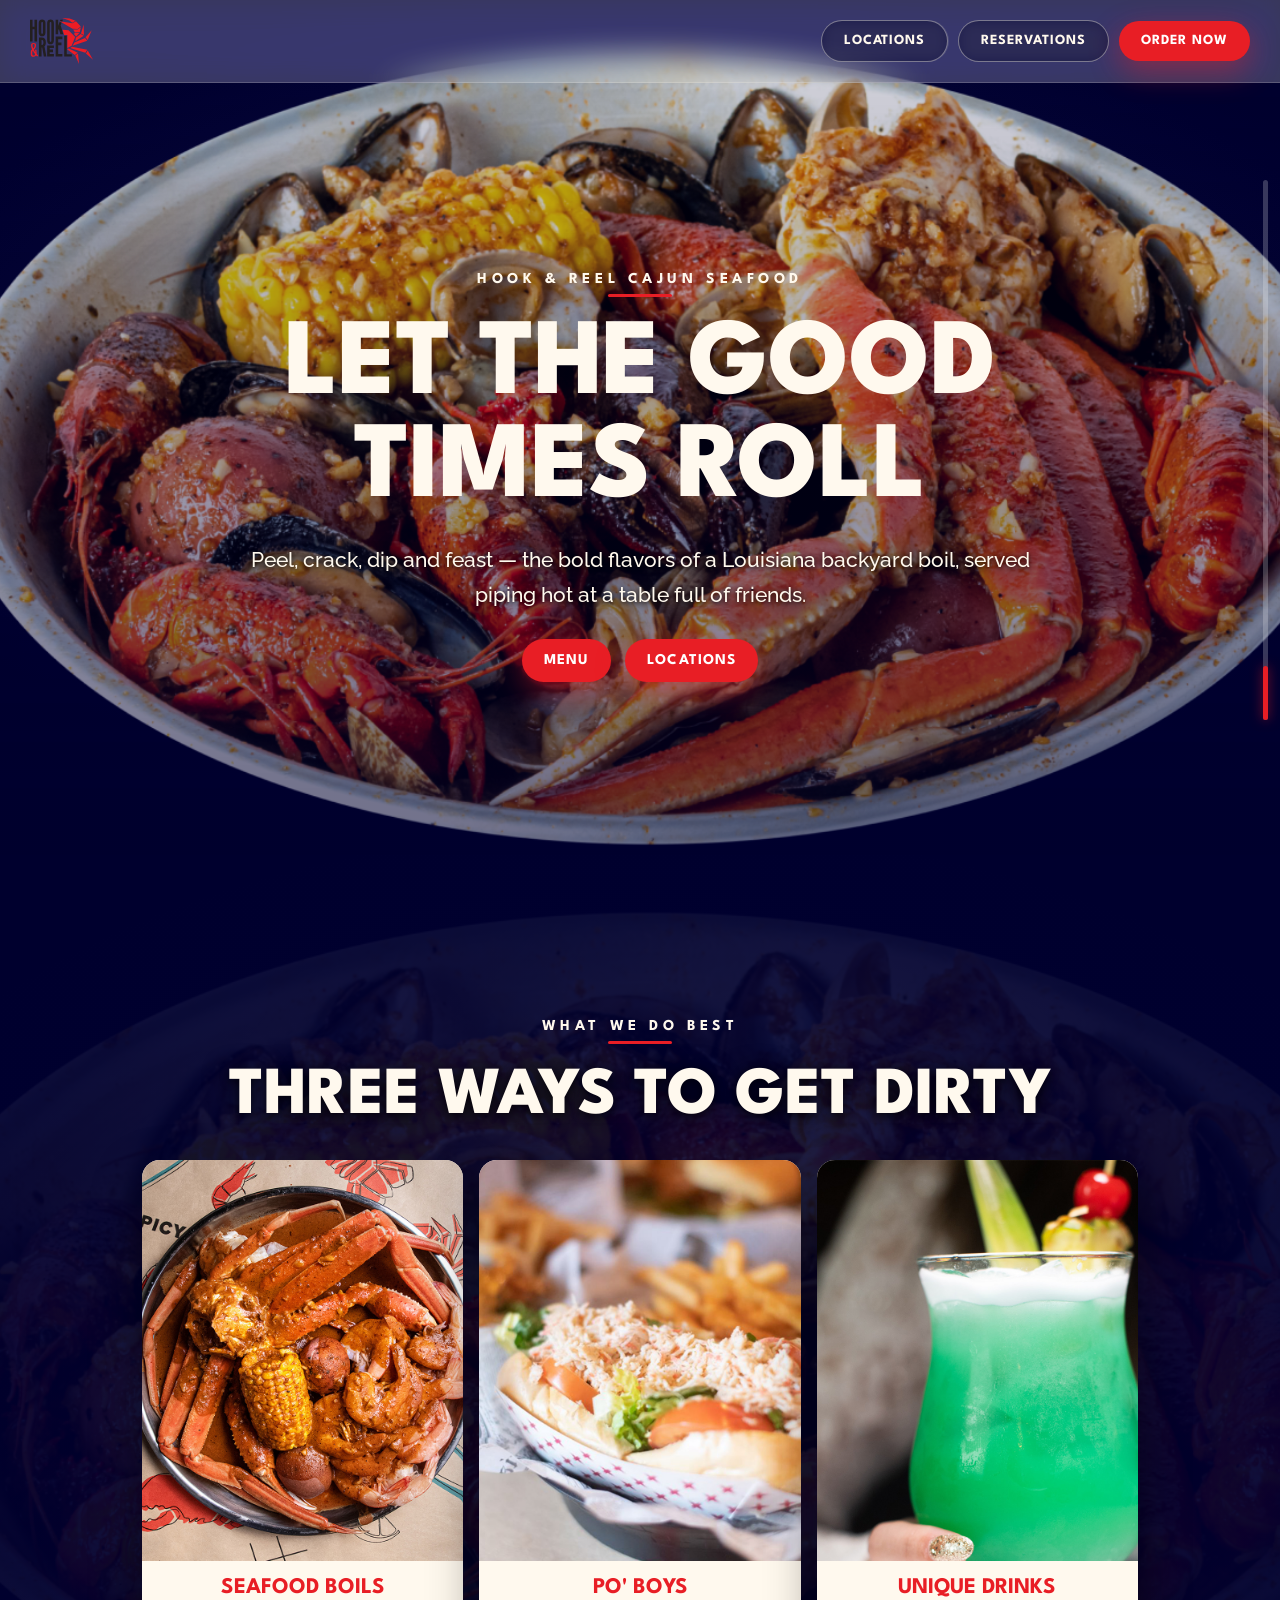
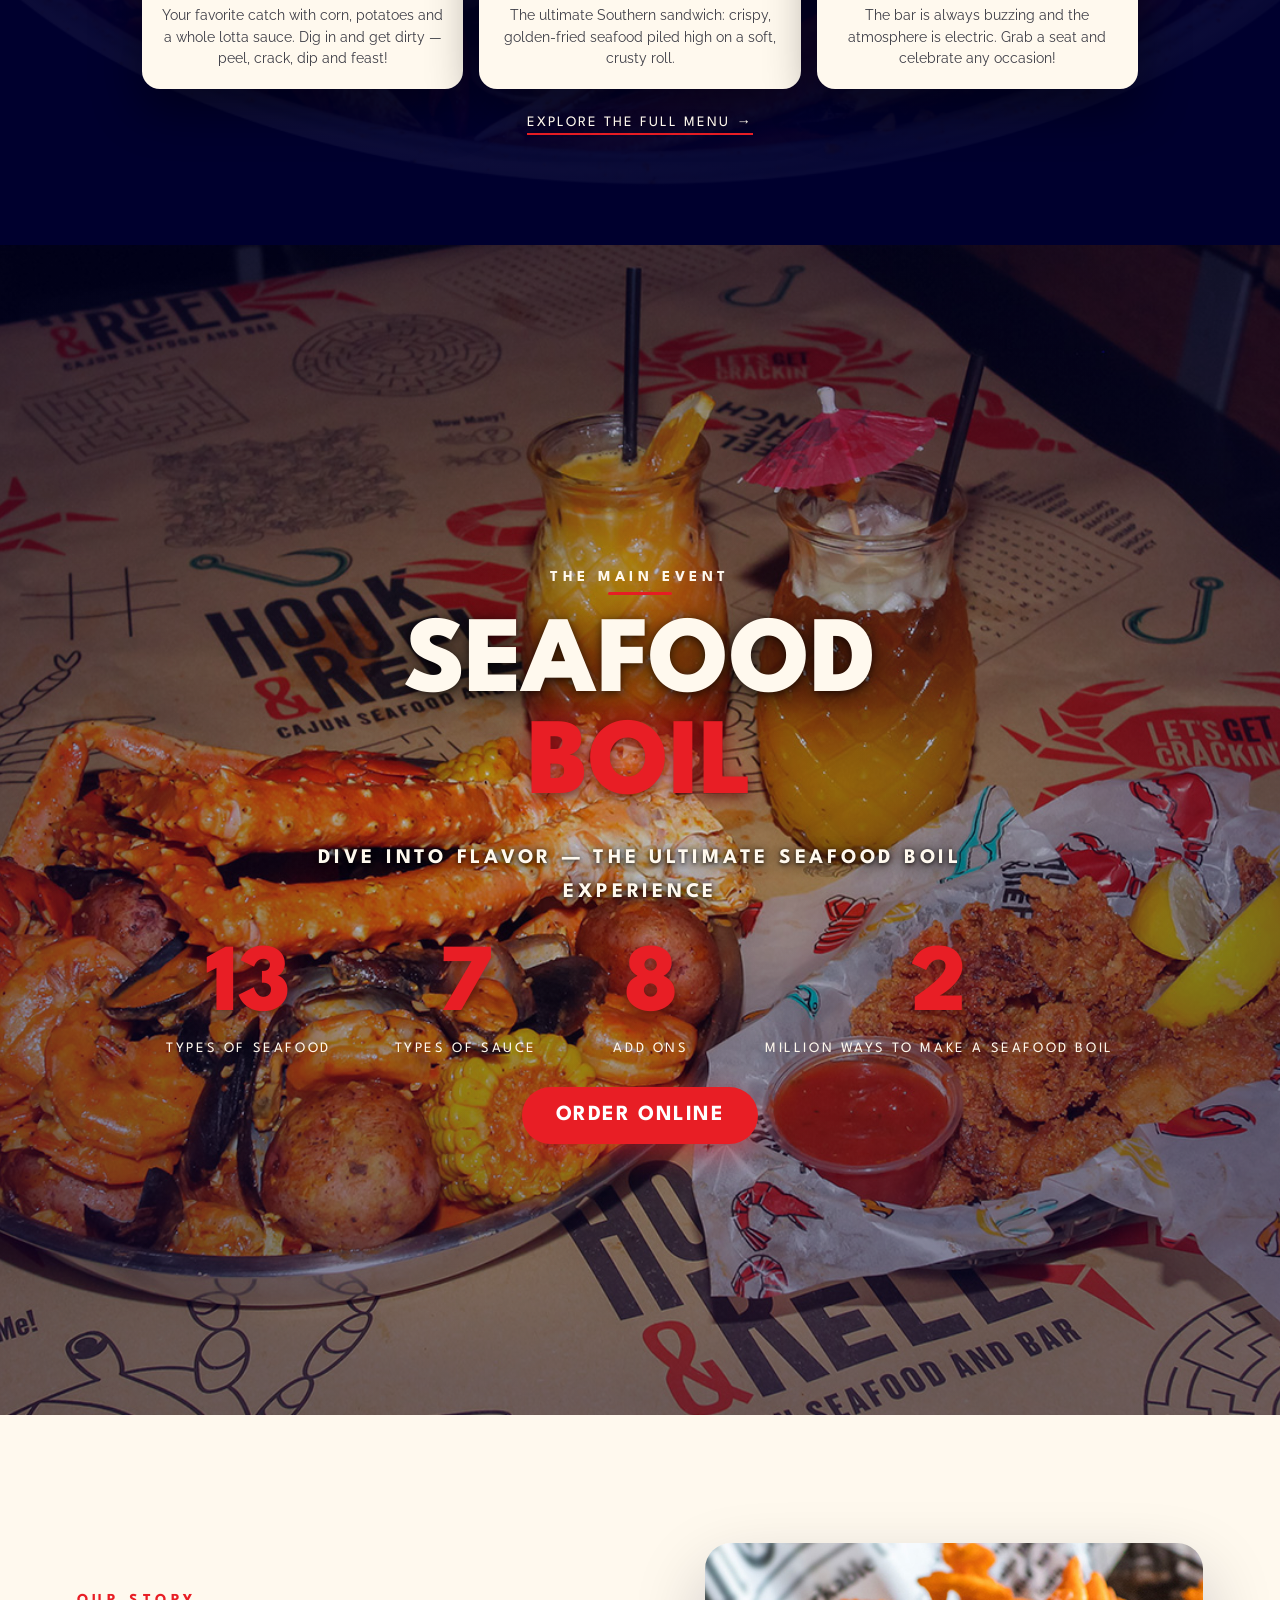
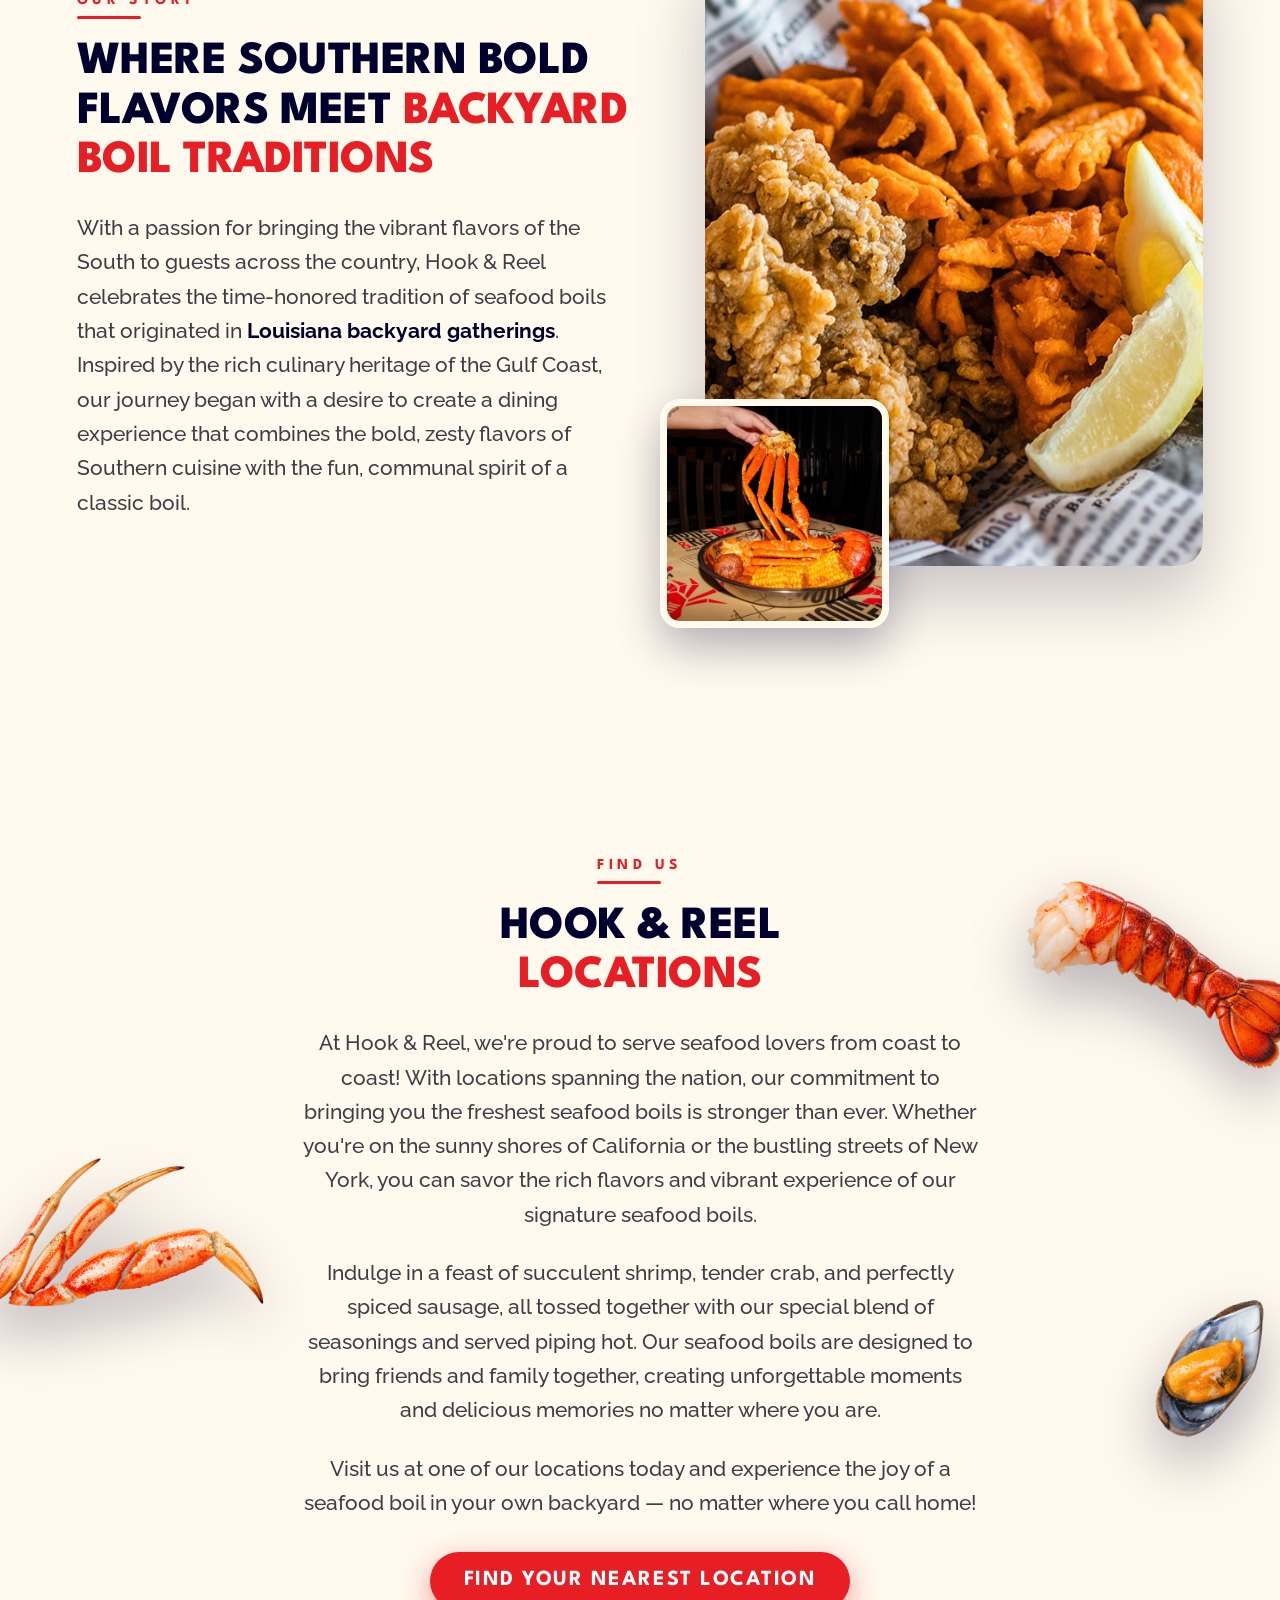
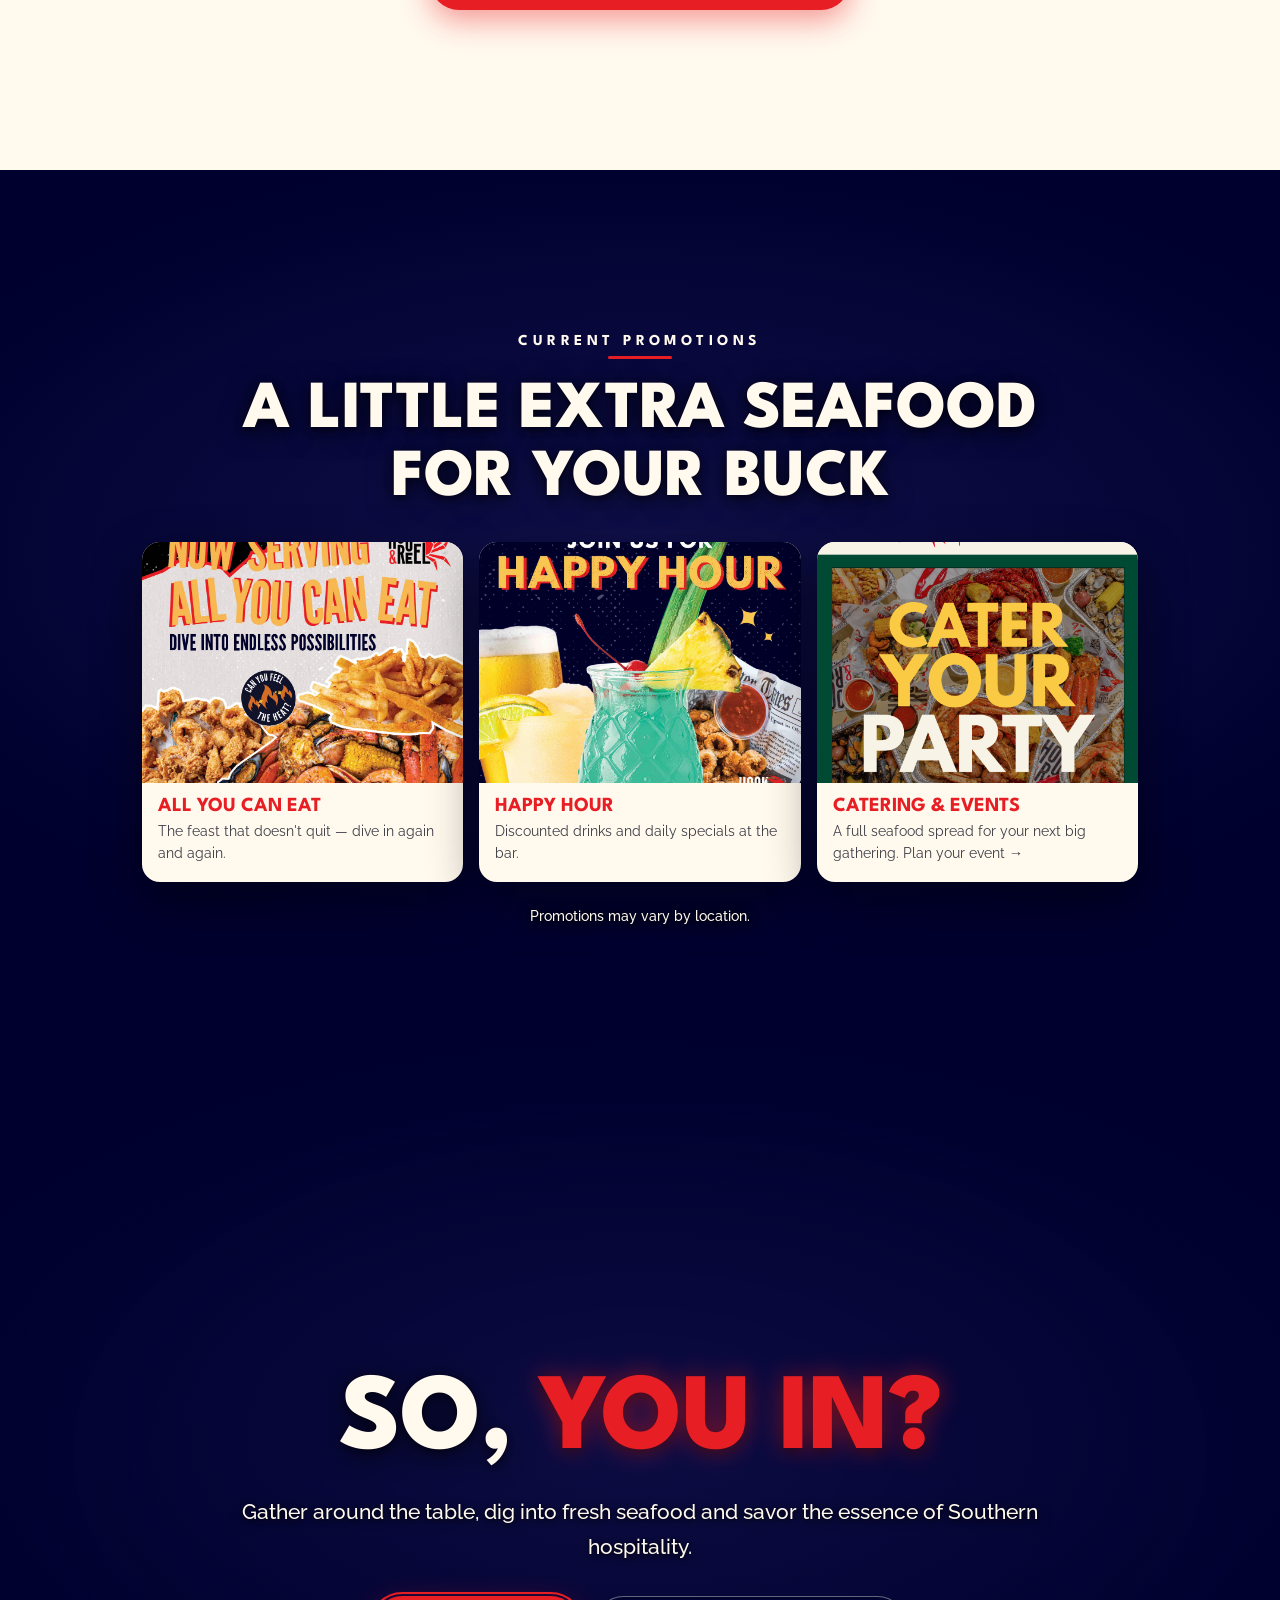
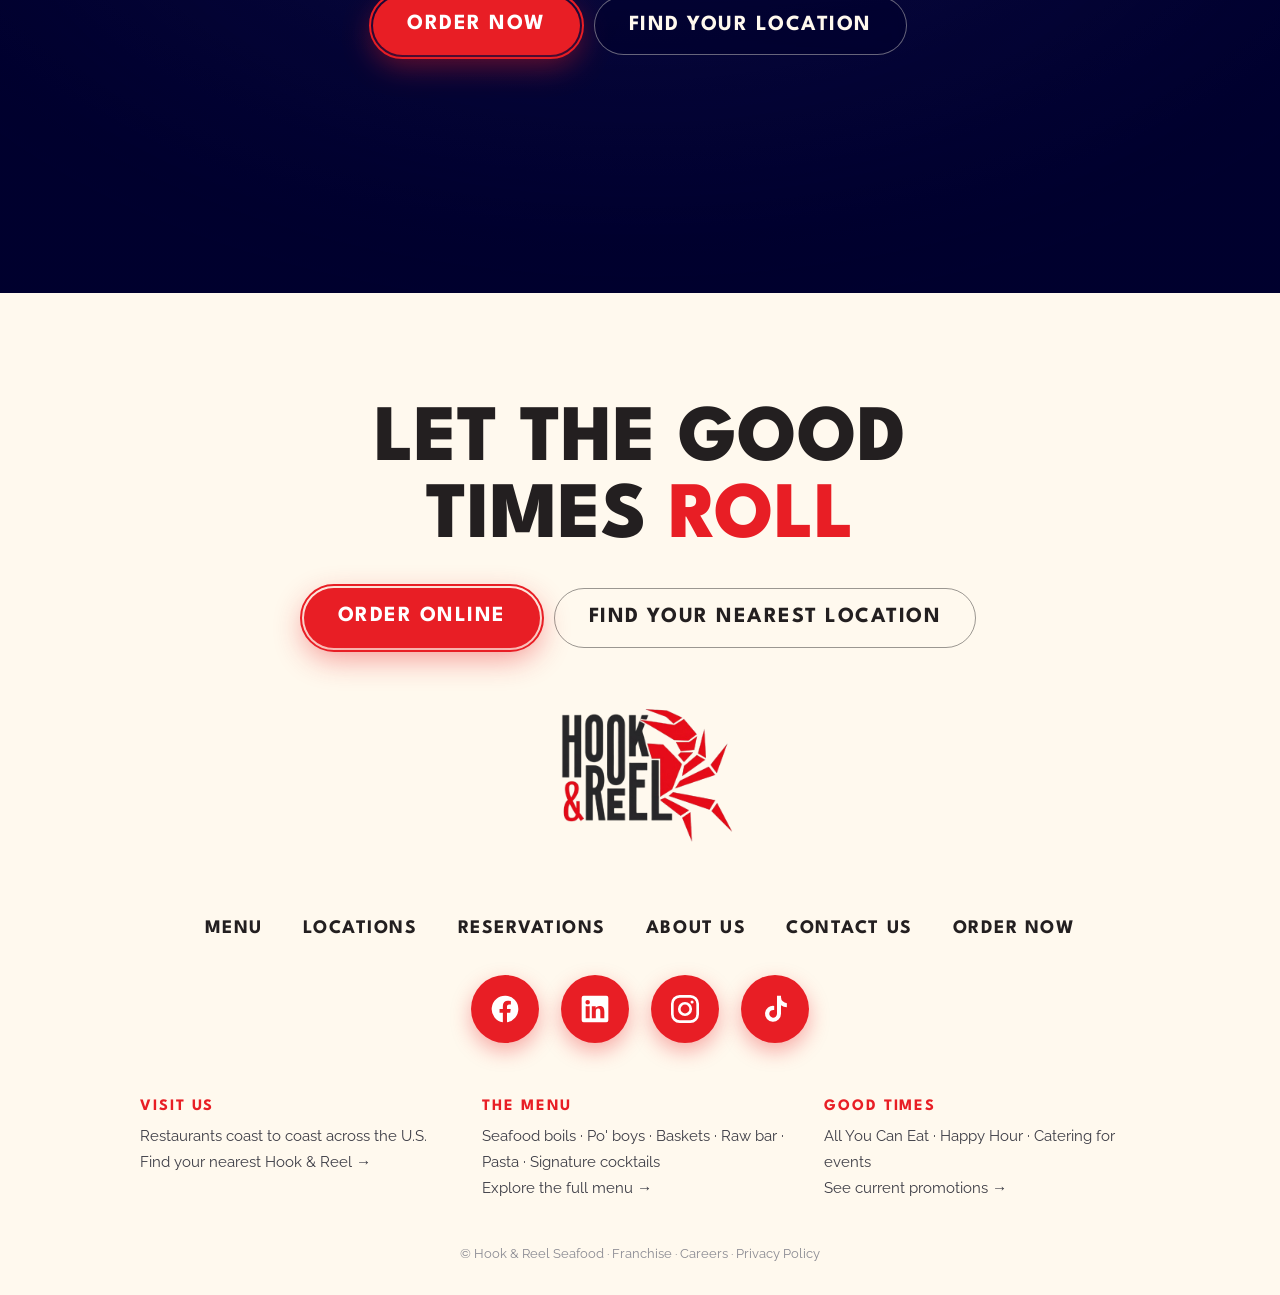
==== commit be7da5db: "Añade página de Reservas con mapa, buscador y formulario" ====
--- a/index.html
+++ b/index.html
@@ -233,6 +233,7 @@
     </a>
     <nav class="top-actions">
       <a class="btn btn-ghost" href="https://hookreel.com/locations/" target="_blank" rel="noopener">Locations</a>
+      <a class="btn btn-ghost" href="reservations.html">Reservations</a>
       <a class="btn btn-rojo" href="https://order.online/online-ordering/business/-198166/?hideModal=true&amp;pickup=true" target="_blank" rel="noopener">Order Now</a>
     </nav>
   </header>
@@ -430,6 +431,7 @@
     <nav class="fin-nav">
       <a href="https://hookreel.com/menu/" target="_blank" rel="noopener">Menu</a>
       <a href="https://hookreel.com/locations/" target="_blank" rel="noopener">Locations</a>
+      <a href="reservations.html">Reservations</a>
       <a href="https://hookreel.com/about/" target="_blank" rel="noopener">About Us</a>
       <a href="https://hookreel.com/contact/" target="_blank" rel="noopener">Contact Us</a>
       <a href="https://order.online/online-ordering/business/-198166/?hideModal=true&amp;pickup=true" target="_blank" rel="noopener">Order Now</a>
